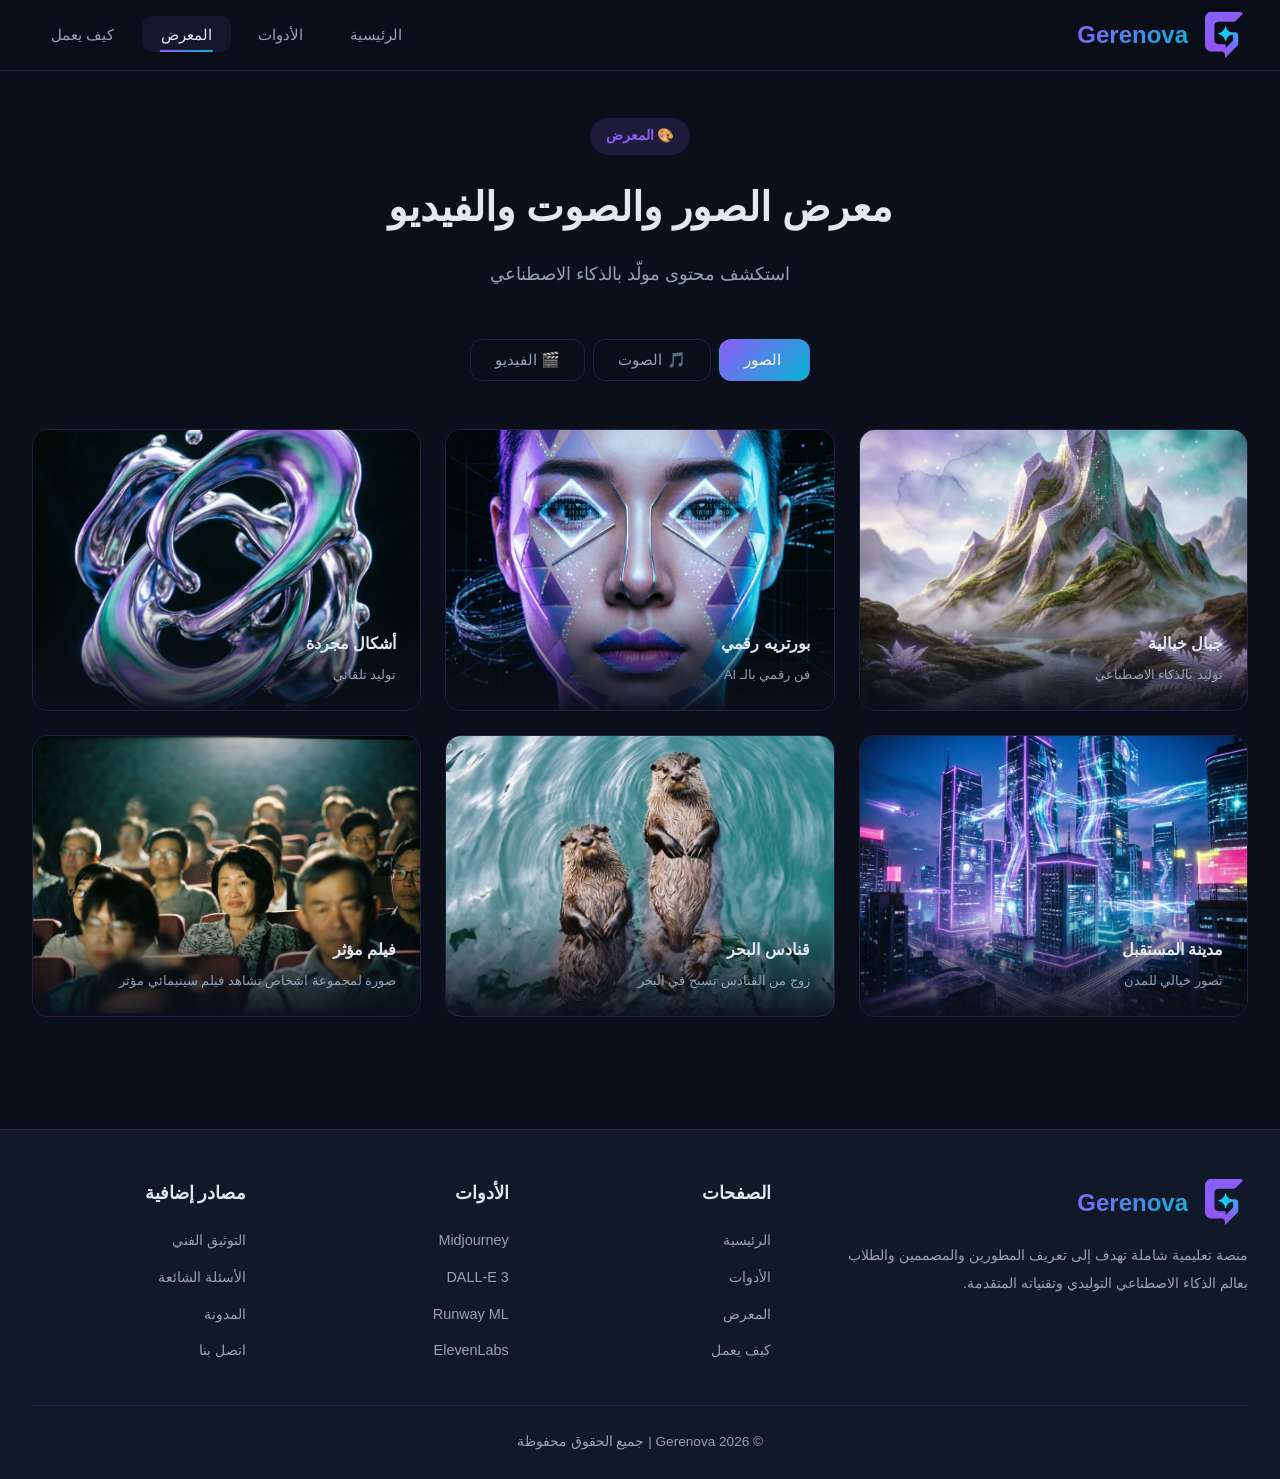
==== gallery.html @ 329600fb "final website" ====
<!DOCTYPE html>
<html lang="ar" dir="rtl">
  <head>
    <meta charset="UTF-8" />
    <meta name="viewport" content="width=device-width, initial-scale=1.0" />
    <title>Gerenova - الذكاء الاصطناعي التوليدي</title>

    <!--Favicon-->
    <link
      rel="icon"
      type="image/png"
      sizes="32x32"
      href="./assets/imgs/logo/favicon_io/favicon-32x32.png"
    />
    <link
      rel="icon"
      type="image/png"
      sizes="16x16"
      href="./assets/imgs/logo/favicon_io/favicon-16x16.png"
    />
    <link
      rel="shortcut icon"
      href="./assets/imgs/logo/favicon_io/favicon.ico"
    />
    <link
      rel="apple-touch-icon"
      sizes="180x180"
      href="./assets/imgs/logo/favicon_io/apple-touch-icon.png"
    />
    <link rel="stylesheet" href="./assets/css/site.css" />
    <!--Lottiefiles CDN-->
    <script src="https://cdnjs.cloudflare.com/ajax/libs/lottie-web/5.12.2/lottie.min.js"></script>
  </head>
  <body>
    <!-- Navigation -->
    <div id="nav-container"></div>

    <!-- Main Content -->
    <main class="main-content">
      <!-- ==================== MEDIA PAGE ==================== -->
      <section class="page-section" id="page-media">
        <div class="media-page">
          <div class="section-header">
            <span class="section-label">🎨 المعرض</span>
            <h2 class="section-title">معرض الصور والصوت والفيديو</h2>
            <p class="section-subtitle">استكشف محتوى مولّد بالذكاء الاصطناعي</p>
          </div>

          <div class="media-tabs">
            <button class="media-tab active" onclick="switchMediaTab('images')">
              ️ الصور
            </button>
            <button class="media-tab" onclick="switchMediaTab('audio')">
              🎵 الصوت
            </button>
            <button class="media-tab" onclick="switchMediaTab('video')">
              🎬 الفيديو
            </button>
          </div>

          <!-- Images Tab -->
          <div class="media-content active" id="tab-images">
            <div class="gallery-grid">
              <div class="gallery-item" onclick="openLightbox(this)">
                <img
                  src="assets/imgs/1f1b0e773-c46c-424c-80a5-f34aeee4bb7f.webp"
                  alt="AI Landscape"
                />
                <div class="gallery-overlay">
                  <h4>جبال خيالية</h4>
                  <p>توليد بالذكاء الاصطناعي</p>
                </div>
              </div>
              <div class="gallery-item" onclick="openLightbox(this)">
                <img
                  src="assets/imgs/14fb5c479-8f92-4149-8788-44402411abb7.webp"
                  alt="AI Portrait"
                />
                <div class="gallery-overlay">
                  <h4>بورتريه رقمي</h4>
                  <p>فن رقمي بالـ AI</p>
                </div>
              </div>
              <div class="gallery-item" onclick="openLightbox(this)">
                <img
                  src="assets/imgs/1b4833520-b2bd-4257-9776-32721cdc732b.webp"
                  alt="AI Abstract"
                />
                <div class="gallery-overlay">
                  <h4>أشكال مجردة</h4>
                  <p>توليد تلقائي</p>
                </div>
              </div>
              <div class="gallery-item" onclick="openLightbox(this)">
                <img
                  src="assets/imgs/1d375855a-54d0-4c74-bd0e-9a24647eb064.webp"
                  alt="AI Cityscape"
                />
                <div class="gallery-overlay">
                  <h4>مدينة المستقبل</h4>
                  <p>تصور خيالي للمدن</p>
                </div>
              </div>
              <div class="gallery-item" onclick="openLightbox(this)">
                <img src="assets/imgs/ai-img-1.webp" alt="AI Futuristic" />
                <div class="gallery-overlay">
                  <h4>قنادس البحر</h4>
                  <p>زوج من القنادس تسبح في البحر</p>
                </div>
              </div>
              <div class="gallery-item" onclick="openLightbox(this)">
                <img src="assets/imgs/ai-img-2.webp" alt="AI Neon City" />
                <div class="gallery-overlay">
                  <h4>فيلم مؤثر</h4>
                  <p>صورة لمجموعة اشخاص تشاهد فيلم سينيمائي مؤثر</p>
                </div>
              </div>
            </div>
          </div>

          <!-- Audio Tab -->
          <div class="media-content" id="tab-audio">
            <div class="audio-section">
              <div class="audio-card">
                <!-- <div class="audio-visualizer" id="visualizer1"></div> -->
                <h4 class="audio-title">لغات البرمجة</h4>
                <p class="audio-desc">
                  مقطع صوتي تعريفي عن البرمجة ولغات البرمجة مولد بالذكاء الصنعي
                </p>
                <audio style="width: 100%" controls>
                  <source
                    src="./assets/audio/11983f30-140e-44bb-9b03-c1e3314395db-full.wav"
                    type="audio/wav"
                  />
                </audio>
              </div>
              <div class="audio-card">
                <h4 class="audio-title">نظام تعلم الآلة GANS</h4>
                <p class="audio-desc">
                  مقطع صوتي يشرح عن نظام GANS المستخدم في توليد الصور والفيديو
                </p>
                <audio style="width: 100%" controls>
                  <source
                    src="./assets/audio/dd9ad8cf-34c6-4128-ab64-67ab2f31cc6d.mp3"
                    type="audio/mp3"
                  />
                </audio>
              </div>
              <div class="audio-card">
                <!-- <div class="audio-visualizer" id="visualizer1"></div> -->
                <h4 class="audio-title">أغنية Unbreakable</h4>
                <p class="audio-desc">
                  نموذج لأغنية تم تلحينها وغنائها بواسطة الذكاء الصنعي بعد
                  تزويده بالكلمات
                </p>
                <audio style="width: 100%" controls>
                  <source
                    src="./assets/audio/Unbreakable.mp3"
                    type="audio/wav"
                  />
                </audio>
              </div>
              <div class="audio-card">
                <!-- <div class="audio-visualizer" id="visualizer1"></div> -->
                <h4 class="audio-title">الشبكات الحاسوبية</h4>
                <p class="audio-desc">
                  مقطع صوتي يلخص تعليمي عن ماهية الشبكات الحاسوبية
                </p>
                <audio style="width: 100%" controls>
                  <source
                    src="./assets/audio/ai-audio-1.mpeg"
                    type="audio/mpeg"
                  />
                </audio>
              </div>
            </div>
          </div>

          <!-- Video Tab -->
          <div class="media-content" id="tab-video">
            <div class="video-section">
              <div class="video-card" id="videoCard1">
                <div class="custom-video-player" id="customVideoPlayer1">
                  <video
                    id="aiVideo1"
                    class="ai-process-video"
                    preload="metadata"
                    controls
                  >
                    <source
                      src="assets/video/ai-video-1.mp4"
                      type="video/mp4"
                    />
                    المتصفح الخاص بك لا يدعم تشغيل الفيديو.
                  </video>
                </div>
                <div class="video-info">
                  <h4 class="video-title">التطور التكنولوجي</h4>
                  <p class="video-desc">
                    يظهر المقطع مشهد تخيلي لما وصل له العالم من التطور التكنولجي
                  </p>
                  <div class="video-meta">
                    <span>⏱️ 0:06</span>
                    <span>🎨 مولّد بالـ AI</span>
                    <span>📺 1280p</span>
                  </div>
                </div>
              </div>
              <div class="video-card" id="videoCard2">
                <div class="custom-video-player" id="customVideoPlayer2">
                  <video
                    id="aiVideo2"
                    class="ai-process-video"
                    preload="metadata"
                    controls
                  >
                    <source
                      src="assets/video/ai-video-2.mp4"
                      type="video/mp4"
                    />
                    المتصفح الخاص بك لا يدعم تشغيل الفيديو.
                  </video>
                </div>
                <div class="video-info">
                  <h4 class="video-title">الحصان العربي</h4>
                  <p class="video-desc">
                    حصان عربي اصيل لونه اسود يقف على الشاطئ وقت الغروب وشعره
                    يطير بنسيم البحر
                  </p>
                  <div class="video-meta">
                    <span>️ 0:06</span>
                    <span>🎨 مولّد بالـ AI</span>
                    <span>📺 1080p</span>
                  </div>
                </div>
              </div>
              <div class="video-card" id="videoCard3">
                <div class="custom-video-player" id="customVideoPlayer3">
                  <video
                    id="aiVideo3"
                    class="ai-process-video"
                    preload="metadata"
                    controls
                  >
                    <source
                      src="assets/video/ai-video-3.mp4"
                      type="video/mp4"
                    />
                    المتصفح الخاص بك لا يدعم تشغيل الفيديو.
                  </video>
                </div>
                <div class="video-info">
                  <h4 class="video-title">حيوانات الغابة</h4>
                  <p class="video-desc">
                    يجلس الأسد منتصبًا، ويأتي إليه صديقاه الحمار الوحشي
                    والزرافة، وتتبعه الكاميرا على طريقة مدونات الفيديو، وتقف
                    الحيوانات معًا لالتقاط صورة جماعية، ويكون الأسد في منتصف
                    الصورة، وتنحني الزرافة، ثم يتخذون وضعية التصوير.
                  </p>
                  <div class="video-meta">
                    <span>️ 0:06</span>
                    <span>🎨 مولّد بالـ AI</span>
                    <span>📺 1080p</span>
                  </div>
                </div>
              </div>
              <div class="video-card" id="videoCard4">
                <div class="custom-video-player" id="customVideoPlayer4">
                  <video
                    id="aiVideo4"
                    class="ai-process-video"
                    preload="metadata"
                    controls
                  >
                    <source
                      src="assets/video/ai-video-4.mp4"
                      type="video/mp4"
                    />
                    المتصفح الخاص بك لا يدعم تشغيل الفيديو.
                  </video>
                </div>
                <div class="video-info">
                  <h4 class="video-title">البحث عن المجرم</h4>
                  <p class="video-desc">
                    يظهر الشرطي في حقل الذرة وهو يبحث عن المجرم
                  </p>
                  <div class="video-meta">
                    <span>⏱️ 0:06</span>
                    <span>🎨 مولّد بالـ AI</span>
                    <span> 1080p</span>
                  </div>
                </div>
              </div>
            </div>
          </div>
        </div>
      </section>
    </main>

    <!-- Footer -->
    <div id="footer-container"></div>

    <!-- Lightbox -->
    <div class="lightbox" id="lightbox" onclick="closeLightbox()">
      <button class="lightbox-close" onclick="closeLightbox()">✕</button>
      <img src="" alt="Lightbox Image" id="lightboxImg" />
    </div>
    <script src="assets/js/site.js"></script>
  </body>
</html>
---- assets/css/site.css ----
@import url("https://api.fontsource.org/arabic");

* {
  margin: 0;
  padding: 0;
  box-sizing: border-box;
}

:root {
  --bg-primary: #0b0f19;
  --bg-secondary: #111827;
  --bg-card: #1a2332;
  --bg-card-hover: #1f2b3d;
  --text-primary: #e2e8f0;
  --text-secondary: #94a3b8;
  --accent-purple: #8b5cf6;
  --accent-cyan: #06b6d4;
  --accent-gradient: linear-gradient(135deg, #8b5cf6, #06b6d4);
  --border-color: rgba(139, 92, 246, 0.2);
  --glow-purple: 0 0 30px rgba(139, 92, 246, 0.3);
  --glow-cyan: 0 0 30px rgba(6, 182, 212, 0.3);
}

body {
  font-family: "Segoe UI", Tahoma, Geneva, Verdana, sans-serif;
  background-color: var(--bg-primary);
  color: var(--text-primary);
  line-height: 1.8;
  overflow-x: hidden;
  direction: rtl;
}

/* Scrollbar */
::-webkit-scrollbar {
  width: 8px;
}
::-webkit-scrollbar-track {
  background: var(--bg-primary);
}
::-webkit-scrollbar-thumb {
  background: var(--accent-purple);
  border-radius: 4px;
}

/* Navigation */
.navbar {
  position: fixed;
  top: 0;
  right: 0;
  left: 0;
  z-index: 1000;
  background: rgba(11, 15, 25, 0.92);
  backdrop-filter: blur(20px);
  border-bottom: 1px solid var(--border-color);
  padding: 0 2rem;
  transition: all 0.3s ease;
}

.navbar.scrolled {
  padding: 0 2rem;
  box-shadow: 0 4px 30px rgba(0, 0, 0, 0.5);
}

.nav-container {
  max-width: 1400px;
  margin: 0 auto;
  display: flex;
  align-items: center;
  justify-content: space-between;
  height: 70px;
}

.logo {
  display: flex;
  align-items: center;
  gap: 12px;
  text-decoration: none;
  cursor: pointer;
}

.logo-icon {
  width: 48px;
  height: 48px;
  border-radius: 12px;
  object-fit: fill;
  /*border: 2px solid var(--accent-purple);*/
}

.logo-text {
  font-size: 1.5rem;
  font-weight: 800;
  background: var(--accent-gradient);
  -webkit-background-clip: text;
  -webkit-text-fill-color: transparent;
  background-clip: text;
}

.nav-links {
  display: flex;
  align-items: center;
  gap: 0.5rem;
  list-style: none;
}

.nav-link {
  padding: 0.6rem 1.2rem;
  border-radius: 10px;
  text-decoration: none;
  color: var(--text-secondary);
  font-size: 0.95rem;
  font-weight: 500;
  transition: all 0.3s ease;
  cursor: pointer;
  position: relative;
  overflow: hidden;
}

.nav-link::before {
  content: "";
  position: absolute;
  bottom: 0;
  right: 50%;
  transform: translateX(50%);
  width: 0;
  height: 2px;
  background: var(--accent-gradient);
  transition: width 0.3s ease;
}

.nav-link:hover,
.nav-link.active {
  color: var(--text-primary);
  background: rgba(139, 92, 246, 0.1);
}

.nav-link:hover::before,
.nav-link.active::before {
  width: 60%;
}

.mobile-toggle {
  display: none;
  flex-direction: column;
  gap: 5px;
  cursor: pointer;
  padding: 5px;
}

.mobile-toggle span {
  width: 28px;
  height: 3px;
  background: var(--text-primary);
  border-radius: 2px;
  transition: all 0.3s ease;
}

.mobile-toggle.open span:nth-child(1) {
  transform: rotate(45deg) translate(5px, 5px);
}
.mobile-toggle.open span:nth-child(2) {
  opacity: 0;
}
.mobile-toggle.open span:nth-child(3) {
  transform: rotate(-45deg) translate(6px, -6px);
}

/* Main Content */
.main-content {
  margin-top: 70px;
  min-height: calc(100vh - 70px);
}

.page-section {
  display: block;
  animation: fadeInPage 0.6s ease;
}

@keyframes fadeInPage {
  from {
    opacity: 0;
    transform: translateY(20px);
  }
  to {
    opacity: 1;
    transform: translateY(0);
  }
}

/* Hero Section */
.hero {
  min-height: 90vh;
  display: flex;
  align-items: center;
  justify-content: center;
  position: relative;
  overflow: hidden;
  padding: 2rem;
}

.hero-bg {
  position: absolute;
  top: 0;
  left: 0;
  right: 0;
  bottom: 0;
  background: radial-gradient(
      ellipse at 30% 50%,
      rgba(139, 92, 246, 0.15) 0%,
      transparent 60%
    ),
    radial-gradient(
      ellipse at 70% 50%,
      rgba(6, 182, 212, 0.1) 0%,
      transparent 60%
    );
  z-index: 0;
}

.hero-particles {
  position: absolute;
  top: 0;
  left: 0;
  right: 0;
  bottom: 0;
  z-index: 0;
  overflow: hidden;
}

.particle {
  position: absolute;
  width: 4px;
  height: 4px;
  border-radius: 50%;
  background: var(--accent-purple);
  opacity: 0.3;
  animation: floatParticle linear infinite;
}

@keyframes floatParticle {
  0% {
    transform: translateY(100vh) rotate(0deg);
    opacity: 0;
  }
  10% {
    opacity: 0.3;
  }
  90% {
    opacity: 0.3;
  }
  100% {
    transform: translateY(-100px) rotate(720deg);
    opacity: 0;
  }
}

.hero-content {
  position: relative;
  z-index: 1;
  display: grid;
  grid-template-columns: 1fr 1fr;
  gap: 4rem;
  max-width: 1400px;
  width: 100%;
  align-items: center;
}

.hero-text {
  text-align: right;
}

.hero-badge {
  display: inline-flex;
  align-items: center;
  gap: 8px;
  padding: 0.5rem 1.2rem;
  border-radius: 50px;
  background: rgba(139, 92, 246, 0.15);
  border: 1px solid rgba(139, 92, 246, 0.3);
  font-size: 0.85rem;
  color: var(--accent-purple);
  margin-bottom: 1.5rem;
  animation: pulse 2s ease infinite;
}

@keyframes pulse {
  0%,
  100% {
    box-shadow: 0 0 0 0 rgba(139, 92, 246, 0.3);
  }
  50% {
    box-shadow: 0 0 0 10px rgba(139, 92, 246, 0);
  }
}

.hero-title {
  font-size: 3.5rem;
  font-weight: 900;
  line-height: 1.2;
  margin-bottom: 1.5rem;
}

.hero-title .gradient-text {
  background: var(--accent-gradient);
  -webkit-background-clip: text;
  -webkit-text-fill-color: transparent;
  background-clip: text;
}

.hero-description {
  font-size: 1.15rem;
  color: var(--text-primary);
  margin-bottom: 2rem;
  max-width: 550px;
  line-height: 2;
}

.hero-buttons {
  display: flex;
  gap: 1rem;
  flex-wrap: wrap;
}

.btn-primary {
  padding: 0.8rem 2rem;
  border-radius: 12px;
  background: var(--accent-gradient);
  color: white;
  border: none;
  font-size: 1rem;
  font-weight: 600;
  cursor: pointer;
  transition: all 0.3s ease;
  text-decoration: none;
  display: inline-flex;
  align-items: center;
  gap: 8px;
}

.btn-primary:hover {
  transform: translateY(-3px);
  box-shadow: var(--glow-purple);
}

.btn-secondary {
  padding: 0.8rem 2rem;
  border-radius: 12px;
  background: transparent;
  color: var(--text-primary);
  border: 2px solid var(--border-color);
  font-size: 1rem;
  font-weight: 600;
  cursor: pointer;
  transition: all 0.3s ease;
  text-decoration: none;
  display: inline-flex;
  align-items: center;
  gap: 8px;
}

.btn-secondary:hover {
  border-color: var(--accent-cyan);
  background: rgba(6, 182, 212, 0.1);
  transform: translateY(-3px);
}

.hero-image {
  position: relative;
  display: flex;
  justify-content: center;
  align-items: center;
}

.hero-image img {
  width: 100%;
  max-width: 550px;
  border-radius: 20px;
  border: 2px solid var(--border-color);
  box-shadow: var(--glow-purple);
  animation: heroFloat 6s ease-in-out infinite;
}

@keyframes heroFloat {
  0%,
  100% {
    transform: translateY(0px);
  }
  50% {
    transform: translateY(-15px);
  }
}

/* Stats Section */
.stats-section {
  padding: 3rem 2rem;
  max-width: 1400px;
  margin: 0 auto;
}

.stats-grid {
  display: grid;
  grid-template-columns: repeat(4, 1fr);
  gap: 1.5rem;
}

.stat-card {
  background: var(--bg-card);
  border: 1px solid var(--border-color);
  border-radius: 16px;
  padding: 2rem;
  text-align: center;
  transition: all 0.3s ease;
}

.stat-card:hover {
  transform: translateY(-5px);
  border-color: var(--accent-purple);
  box-shadow: var(--glow-purple);
}

.stat-number {
  font-size: 2.5rem;
  font-weight: 900;
  background: var(--accent-gradient);
  -webkit-background-clip: text;
  -webkit-text-fill-color: transparent;
  background-clip: text;
}

.stat-label {
  color: var(--text-secondary);
  font-size: 0.95rem;
  margin-top: 0.5rem;
}

/* Features Section */
.features-section {
  padding: 4rem 2rem;
  max-width: 1400px;
  margin: 0 auto;
}

.section-header {
  text-align: center;
  margin-bottom: 3rem;
}

.section-title {
  font-size: 2.5rem;
  font-weight: 800;
  margin-bottom: 1rem;
}

.section-subtitle {
  color: var(--text-secondary);
  font-size: 1.1rem;
  max-width: 600px;
  margin: 0 auto;
}

.features-grid {
  display: grid;
  grid-template-columns: repeat(3, 1fr);
  gap: 2rem;
}

.feature-card {
  background: var(--bg-card);
  border: 1px solid var(--border-color);
  border-radius: 16px;
  padding: 2rem;
  transition: all 0.3s ease;
  position: relative;
  overflow: hidden;
}

.feature-card::before {
  content: "";
  position: absolute;
  top: 0;
  right: 0;
  left: 0;
  height: 3px;
  background: var(--accent-gradient);
  opacity: 0;
  transition: opacity 0.3s ease;
}

.feature-card:hover {
  transform: translateY(-8px);
  border-color: var(--accent-purple);
  box-shadow: var(--glow-purple);
}

.feature-card:hover::before {
  opacity: 1;
}

.feature-icon {
  width: 60px;
  height: 60px;
  border-radius: 14px;
  background: rgba(139, 92, 246, 0.15);
  display: flex;
  align-items: center;
  justify-content: center;
  font-size: 1.5rem;
  margin-bottom: 1.5rem;
}

.feature-title {
  font-size: 1.25rem;
  font-weight: 700;
  margin-bottom: 0.75rem;
}

.feature-desc {
  color: var(--text-secondary);
  font-size: 0.95rem;
  line-height: 1.9;
}

/* Tools Page */
.tools-page {
  padding: 3rem 2rem;
  max-width: 1400px;
  margin: 0 auto;
}

.tools-grid {
  display: grid;
  grid-template-columns: repeat(2, 1fr);
  gap: 2rem;
  margin-top: 2rem;
}

.tool-card {
  background: var(--bg-card);
  border: 1px solid var(--border-color);
  border-radius: 20px;
  overflow: hidden;
  transition: all 0.4s ease;
}

.tool-card:hover {
  transform: translateY(-8px);
  box-shadow: var(--glow-purple);
  border-color: var(--accent-purple);
}

.tool-header {
  padding: 2rem 2rem 1.5rem;
  border-bottom: 1px solid var(--border-color);
  display: flex;
  align-items: center;
  gap: 1rem;
}

.tool-logo {
  width: 60px;
  height: 60px;
  border-radius: 14px;
  display: flex;
  align-items: center;
  justify-content: center;
  font-size: 1.5rem;
  font-weight: 900;
  color: white;
}

.tool-logo.mj {
  background: linear-gradient(135deg, #1a1a2e, #8b5cf6);
}
.tool-logo.dalle {
  background: linear-gradient(135deg, #00c6ff, #0072ff);
}
.tool-logo.runway {
  background: linear-gradient(135deg, #f7971e, #ffd200);
}
.tool-logo.eleven {
  background: linear-gradient(135deg, #06b6d4, #8b5cf6);
}

.tool-info h3 {
  font-size: 1.4rem;
  font-weight: 700;
}

.tool-info p {
  color: var(--text-secondary);
  font-size: 0.85rem;
}

.tool-body {
  padding: 1.5rem 2rem;
}

.tool-description {
  color: var(--text-secondary);
  margin-bottom: 1.5rem;
  line-height: 1.9;
}

.tool-pros-cons {
  display: grid;
  grid-template-columns: 1fr 1fr;
  gap: 1.5rem;
}

.pros-list,
.cons-list {
  list-style: none;
}

.pros-list li,
.cons-list li {
  padding: 0.5rem 0;
  font-size: 0.9rem;
  display: flex;
  align-items: center;
  gap: 8px;
}

.pros-list li::before {
  content: "✓";
  color: #10b981;
  font-weight: 700;
  min-width: 20px;
}

.cons-list li::before {
  content: "✗";
  color: #ef4444;
  font-weight: 700;
  min-width: 20px;
}

.pros-title,
.cons-title {
  font-weight: 700;
  font-size: 1rem;
  margin-bottom: 0.5rem;
  padding-bottom: 0.5rem;
  border-bottom: 1px solid var(--border-color);
}

.pros-title {
  color: #10b981;
}
.cons-title {
  color: #ef4444;
}

.tool-rating {
  display: flex;
  align-items: center;
  gap: 0.5rem;
  margin-top: 1.5rem;
  padding-top: 1.5rem;
  border-top: 1px solid var(--border-color);
}

.stars {
  color: #fbbf24;
  font-size: 1.2rem;
}

.rating-text {
  color: var(--text-secondary);
  font-size: 0.9rem;
}

/* Media Page */
.media-page {
  padding: 3rem 2rem;
  max-width: 1400px;
  margin: 0 auto;
}

.media-tabs {
  display: flex;
  gap: 0.5rem;
  justify-content: center;
  margin-bottom: 3rem;
  flex-wrap: wrap;
}

.media-tab {
  padding: 0.7rem 1.5rem;
  border-radius: 12px;
  border: 1px solid var(--border-color);
  background: transparent;
  color: var(--text-secondary);
  cursor: pointer;
  font-size: 0.95rem;
  font-weight: 500;
  transition: all 0.3s ease;
}

.media-tab.active,
.media-tab:hover {
  background: var(--accent-gradient);
  color: white;
  border-color: transparent;
}

.media-content {
  display: none;
}

.media-content.active {
  display: block;
  animation: fadeInPage 0.5s ease;
}

.gallery-grid {
  display: grid;
  grid-template-columns: repeat(3, 1fr);
  gap: 1.5rem;
}

.gallery-item {
  border-radius: 16px;
  overflow: hidden;
  border: 1px solid var(--border-color);
  transition: all 0.3s ease;
  position: relative;
  cursor: pointer;
}

.gallery-item:hover {
  transform: scale(1.03);
  box-shadow: var(--glow-purple);
}

.gallery-item img {
  width: 100%;
  height: 280px;
  object-fit: cover;
  display: block;
}

.gallery-overlay {
  position: absolute;
  bottom: 0;
  left: 0;
  right: 0;
  padding: 1.5rem;
  background: linear-gradient(transparent, rgba(11, 15, 25, 0.95));
}

.gallery-overlay h4 {
  font-size: 1rem;
  margin-bottom: 0.3rem;
}

.gallery-overlay p {
  color: var(--text-secondary);
  font-size: 0.8rem;
}

/* Audio Section */
.audio-section {
  display: flex;
  flex-wrap: wrap;
  /* grid-template-columns: repeat(2, 1fr); */
  gap: 2rem;
  width: 100%;
}

.audio-card {
  background: var(--bg-card);
  border: 1px solid var(--border-color);
  border-radius: 16px;
  padding: 2rem;
  transition: all 0.3s ease;
  width: 48%;
}

.audio-card:hover {
  border-color: var(--accent-cyan);
  box-shadow: var(--glow-cyan);
}

.audio-visualizer {
  height: 80px;
  display: flex;
  align-items: center;
  justify-content: center;
  gap: 3px;
  margin-bottom: 1.5rem;
}

.audio-bar {
  width: 4px;
  background: var(--accent-gradient);
  border-radius: 2px;
  transition: height 0.1s ease;
  height: 10px;
}

.audio-bar.active {
  animation: audioBarAnim 0.5s ease infinite alternate;
}

@keyframes audioBarAnim {
  0% {
    height: 10px;
  }
  100% {
    height: var(--bar-height, 60px);
  }
}

.audio-title {
  font-size: 1.1rem;
  font-weight: 700;
  margin-bottom: 0.5rem;
}

.audio-desc {
  color: var(--text-secondary);
  font-size: 0.85rem;
  margin-bottom: 1rem;
}

.audio-controls {
  display: flex;
  align-items: center;
  gap: 1rem;
}

.play-btn {
  width: 45px;
  height: 45px;
  border-radius: 50%;
  background: var(--accent-gradient);
  border: none;
  color: white;
  font-size: 1.2rem;
  cursor: pointer;
  display: flex;
  align-items: center;
  justify-content: center;
  transition: all 0.3s ease;
}

.play-btn:hover {
  transform: scale(1.1);
  box-shadow: var(--glow-purple);
}

.audio-progress {
  flex: 1;
  height: 6px;
  background: rgba(255, 255, 255, 0.1);
  border-radius: 3px;
  overflow: hidden;
  cursor: pointer;
}

.audio-progress-fill {
  height: 100%;
  background: var(--accent-gradient);
  border-radius: 3px;
  width: 0%;
  transition: width 0.1s linear;
}

.audio-time {
  color: var(--text-secondary);
  font-size: 0.8rem;
  min-width: 40px;
  text-align: center;
}

/* Video Section */
.video-section {
  display: grid;
  grid-template-columns: repeat(2, 1fr);
  gap: 2rem;
}

.video-card {
  background: var(--bg-card);
  border: 1px solid var(--border-color);
  border-radius: 16px;
  overflow: hidden;
  transition: all 0.3s ease;
}

.video-card:hover {
  border-color: var(--accent-purple);
  box-shadow: var(--glow-purple);
}

.video-player {
  width: 100%;
  height: 250px;
  background: var(--bg-secondary);
  position: relative;
  overflow: hidden;
  cursor: pointer;
}

.video-animation {
  width: 100%;
  height: 100%;
  display: flex;
  align-items: center;
  justify-content: center;
}

.video-canvas {
  width: 100%;
  height: 100%;
}

.play-overlay {
  position: absolute;
  top: 50%;
  left: 50%;
  transform: translate(-50%, -50%);
  width: 70px;
  height: 70px;
  border-radius: 50%;
  background: rgba(139, 92, 246, 0.8);
  display: flex;
  align-items: center;
  justify-content: center;
  font-size: 1.8rem;
  color: white;
  transition: all 0.3s ease;
  z-index: 2;
}

.video-card:hover .play-overlay {
  transform: translate(-50%, -50%) scale(1.1);
  background: rgba(139, 92, 246, 1);
}

.video-card.playing .play-overlay {
  opacity: 0;
}

.video-info {
  padding: 1.5rem;
}

.video-title {
  font-size: 1.1rem;
  font-weight: 700;
  margin-bottom: 0.5rem;
}

.video-desc {
  color: var(--text-secondary);
  font-size: 0.85rem;
  margin-bottom: 1rem;
}

.video-meta {
  display: flex;
  gap: 1rem;
  color: var(--text-secondary);
  font-size: 0.8rem;
}

.video-meta span {
  display: flex;
  align-items: center;
  gap: 5px;
}

/* How It Works Page */
.how-it-works-page {
  padding: 3rem 2rem;
  max-width: 1400px;
  margin: 0 auto;
}

.diagram-section {
  margin-bottom: 4rem;
}

.diagram-container {
  background: var(--bg-card);
  border: 1px solid var(--border-color);
  border-radius: 20px;
  padding: 3rem;
  margin-top: 2rem;
}

.diagram-title {
  font-size: 1.5rem;
  font-weight: 700;
  margin-bottom: 1rem;
  text-align: center;
}

.diagram-description {
  color: var(--text-secondary);
  text-align: center;
  margin-bottom: 2rem;
  max-width: 700px;
  margin-left: auto;
  margin-right: auto;
}

/* GAN Diagram */
.gan-diagram {
  display: grid;
  grid-template-columns: 1fr auto 1fr;
  gap: 2rem;
  align-items: center;
  direction: ltr;
}

.gan-component {
  background: var(--bg-secondary);
  border: 1px solid var(--border-color);
  border-radius: 16px;
  padding: 2rem;
  text-align: center;
}

.gan-component.generator {
  border-color: var(--accent-purple);
}

.gan-component.discriminator {
  border-color: var(--accent-cyan);
}

.gan-icon {
  width: 80px;
  height: 80px;
  border-radius: 50%;
  margin: 0 auto 1rem;
  display: flex;
  align-items: center;
  justify-content: center;
  font-size: 2rem;
}

.gan-icon.gen-icon {
  background: rgba(139, 92, 246, 0.2);
  color: var(--accent-purple);
}

.gan-icon.dis-icon {
  background: rgba(6, 182, 212, 0.2);
  color: var(--accent-cyan);
}

.gan-component h4 {
  font-size: 1.2rem;
  margin-bottom: 0.5rem;
}

.gan-component p {
  color: var(--text-secondary);
  font-size: 0.9rem;
}

.gan-arrows {
  display: flex;
  flex-direction: column;
  align-items: center;
  gap: 1rem;
}

.gan-arrow {
  display: flex;
  align-items: center;
  gap: 0.5rem;
  font-size: 0.85rem;
  color: var(--text-secondary);
}

.gan-arrow .arrow-line {
  width: 60px;
  height: 2px;
  background: var(--accent-gradient);
  position: relative;
}

.gan-arrow .arrow-line::after {
  content: "";
  position: absolute;
  right: -5px;
  top: -4px;
  border: 5px solid transparent;
  border-left: 8px solid var(--accent-purple);
}

.gan-flow {
  margin-top: 2rem;
  padding: 1.5rem;
  background: var(--bg-secondary);
  border-radius: 12px;
  border: 1px solid var(--border-color);
}

.gan-flow-title {
  font-weight: 700;
  margin-bottom: 1rem;
  color: var(--accent-purple);
}

.gan-steps {
  display: flex;
  gap: 1rem;
  align-items: center;
  flex-wrap: wrap;
  justify-content: center;
}

.gan-step {
  background: var(--bg-card);
  border: 1px solid var(--border-color);
  border-radius: 10px;
  padding: 1rem 1.5rem;
  text-align: center;
  min-width: 120px;
}

.gan-step-num {
  width: 30px;
  height: 30px;
  border-radius: 50%;
  background: var(--accent-gradient);
  color: white;
  display: flex;
  align-items: center;
  justify-content: center;
  margin: 0 auto 0.5rem;
  font-size: 0.85rem;
  font-weight: 700;
}

.gan-step span {
  font-size: 0.85rem;
  color: var(--text-secondary);
}

.step-arrow {
  color: var(--accent-purple);
  font-size: 1.5rem;
}

/* Diffusion Diagram */
.diffusion-diagram {
  position: relative;
}

.diffusion-flow {
  display: grid;
  grid-template-columns: 1fr auto 1fr;
  gap: 2rem;
  align-items: center;
  direction: ltr;
}

.diffusion-box {
  background: var(--bg-secondary);
  border: 1px solid var(--border-color);
  border-radius: 16px;
  padding: 2rem;
  text-align: center;
}

.diffusion-box.forward {
  border-color: #ef4444;
}

.diffusion-box.reverse {
  border-color: #10b981;
}

.diffusion-icon {
  width: 100px;
  height: 100px;
  border-radius: 16px;
  margin: 0 auto 1rem;
  display: flex;
  align-items: center;
  justify-content: center;
  font-size: 2.5rem;
  background: rgba(239, 68, 68, 0.1);
}

.diffusion-box.reverse .diffusion-icon {
  background: rgba(16, 185, 129, 0.1);
}

.diffusion-box h4 {
  font-size: 1.2rem;
  margin-bottom: 0.5rem;
}

.diffusion-box p {
  color: var(--text-secondary);
  font-size: 0.9rem;
}

.diffusion-center {
  display: flex;
  flex-direction: column;
  align-items: center;
  gap: 1rem;
}

.noise-visual {
  width: 80px;
  height: 80px;
  border-radius: 50%;
  background: radial-gradient(circle, rgba(255, 255, 255, 0.3), transparent);
  border: 2px dashed var(--text-secondary);
  display: flex;
  align-items: center;
  justify-content: center;
  font-size: 1.5rem;
}

.diffusion-steps-container {
  margin-top: 2rem;
}

.diffusion-step-bar {
  display: flex;
  align-items: center;
  gap: 1rem;
  margin-bottom: 1.5rem;
}

.step-indicator {
  width: 40px;
  height: 40px;
  border-radius: 10px;
  display: flex;
  align-items: center;
  justify-content: center;
  font-weight: 700;
  font-size: 1rem;
  flex-shrink: 0;
}

.step-indicator.noise {
  background: rgba(239, 68, 68, 0.2);
  color: #ef4444;
}

.step-indicator.clean {
  background: rgba(16, 185, 129, 0.2);
  color: #10b981;
}

.step-bar-line {
  flex: 1;
  height: 8px;
  background: var(--bg-secondary);
  border-radius: 4px;
  overflow: hidden;
}

.step-bar-fill {
  height: 100%;
  border-radius: 4px;
  transition: width 1s ease;
}

.step-bar-fill.noise-fill {
  background: linear-gradient(90deg, #ef4444, #f59e0b);
}

.step-bar-fill.clean-fill {
  background: linear-gradient(90deg, #10b981, #06b6d4);
}

.step-label {
  min-width: 80px;
  font-size: 0.85rem;
  color: var(--text-secondary);
}

/* Footer */
.footer {
  background: var(--bg-secondary);
  border-top: 1px solid var(--border-color);
  padding: 3rem 2rem 1.5rem;
  margin-top: 4rem;
}

.footer-content {
  max-width: 1400px;
  margin: 0 auto;
  display: grid;
  grid-template-columns: 2fr 1fr 1fr 1fr;
  gap: 3rem;
}

.footer-brand .logo {
  margin-bottom: 1rem;
}

.footer-brand p {
  color: var(--text-secondary);
  font-size: 0.9rem;
  line-height: 1.9;
}

.footer-col h4 {
  font-size: 1.1rem;
  margin-bottom: 1rem;
  color: var(--text-primary);
}

.footer-col ul {
  list-style: none;
}

.footer-col ul li {
  margin-bottom: 0.5rem;
}

.footer-col ul li a {
  color: var(--text-secondary);
  text-decoration: none;
  font-size: 0.9rem;
  transition: color 0.3s ease;
  cursor: pointer;
}

.footer-col ul li a:hover {
  color: var(--accent-purple);
}

.footer-bottom {
  max-width: 1400px;
  margin: 2rem auto 0;
  padding-top: 1.5rem;
  border-top: 1px solid var(--border-color);
  text-align: center;
  color: var(--text-secondary);
  font-size: 0.85rem;
}

/* Enhanced image */
/* Before / After Section */
.before-after-section {
  padding: 5rem 2rem;
  max-width: 1400px;
  margin: 0 auto;
}

.before-after-container {
  display: grid;
  grid-template-columns: 1.1fr 0.9fr;
  gap: 4rem;
  align-items: center;
}

.before-after-slider {
  position: relative;
  width: 100%;
  height: 640px;
  border-radius: 24px;
  overflow: hidden;
  border: 1px solid var(--border-color);
  background: var(--bg-card);
  box-shadow: var(--glow-purple);
  direction: ltr;
}

.comparison-image {
  position: absolute;
  inset: 0;
  width: 100%;
  height: 100%;
}

.comparison-image img {
  width: 100%;
  height: 100%;
  object-fit: cover;
  display: block;
}

/* الصورة الأساسية: قبل */
.comparison-before {
  z-index: 1;
}

/* الصورة التي تظهر حسب السلايدر: بعد */
.comparison-after {
  z-index: 2;
  clip-path: inset(0 50% 0 0);
}

.comparison-divider {
  position: absolute;
  top: 0;
  bottom: 0;
  left: 50%;
  width: 3px;
  background: rgba(255, 255, 255, 0.95);
  z-index: 4;
  transform: translateX(-50%);
  pointer-events: none;
  box-shadow: 0 0 18px rgba(255, 255, 255, 0.45);
}

.comparison-handle {
  position: absolute;
  top: 50%;
  left: 50%;
  width: 54px;
  height: 54px;
  border-radius: 50%;
  transform: translate(-50%, -50%);
  background: var(--accent-gradient);
  border: 3px solid white;
  display: flex;
  align-items: center;
  justify-content: center;
  color: white;
  font-size: 1.25rem;
  font-weight: 800;
  box-shadow: var(--glow-purple);
}

.comparison-range {
  position: absolute;
  inset: 0;
  z-index: 6;
  width: 100%;
  height: 100%;
  opacity: 0;
  cursor: ew-resize;
}

.comparison-label {
  position: absolute;
  top: 1rem;
  z-index: 5;
  padding: 0.35rem 0.9rem;
  border-radius: 999px;
  font-size: 0.85rem;
  font-weight: 700;
  color: white;
  background: rgba(11, 15, 25, 0.72);
  border: 1px solid rgba(255, 255, 255, 0.16);
  backdrop-filter: blur(12px);
}

.before-label {
  left: 1rem;
}

.after-label {
  right: 1rem;
}

.before-after-content {
  text-align: right;
}

.before-after-title {
  font-size: 2.4rem;
  font-weight: 900;
  line-height: 1.35;
  margin-bottom: 1.25rem;
}

.before-after-description {
  color: var(--text-secondary);
  font-size: 1.05rem;
  line-height: 2;
  margin-bottom: 2rem;
}

.edit-points {
  display: grid;
  gap: 1rem;
  margin-bottom: 2rem;
}

.edit-point {
  display: flex;
  align-items: flex-start;
  gap: 1rem;
  padding: 1rem;
  border-radius: 16px;
  background: rgba(139, 92, 246, 0.08);
  border: 1px solid var(--border-color);
  transition: all 0.3s ease;
}

.edit-point:hover {
  transform: translateY(-4px);
  background: rgba(139, 92, 246, 0.13);
  box-shadow: var(--glow-purple);
}

.edit-point-icon {
  width: 44px;
  height: 44px;
  border-radius: 12px;
  background: rgba(139, 92, 246, 0.18);
  display: flex;
  align-items: center;
  justify-content: center;
  flex-shrink: 0;
  font-size: 1.25rem;
}

.edit-point h4 {
  font-size: 1rem;
  font-weight: 800;
  margin-bottom: 0.25rem;
}

.edit-point p {
  color: var(--text-secondary);
  font-size: 0.9rem;
  line-height: 1.8;
}

/* video player */
/* AI Image Generation Video Section */
.ai-video-section {
  padding: 5rem 2rem;
  max-width: 1400px;
  margin: 0 auto;
}

.ai-video-container {
  display: grid;
  grid-template-columns: 0.95fr 1.05fr;
  gap: 4rem;
  align-items: center;
}

.ai-video-content {
  text-align: right;
}

.ai-video-title {
  font-size: 2.4rem;
  font-weight: 900;
  line-height: 1.35;
  margin-bottom: 1.25rem;
}

.ai-video-description {
  color: var(--text-secondary);
  font-size: 1.05rem;
  line-height: 2;
  margin-bottom: 2rem;
}

.ai-video-steps {
  display: grid;
  gap: 1rem;
}

.ai-video-step {
  display: flex;
  gap: 1rem;
  padding: 1rem;
  border-radius: 16px;
  background: rgba(6, 182, 212, 0.08);
  border: 1px solid rgba(6, 182, 212, 0.18);
  transition: all 0.3s ease;
}

.ai-video-step:hover {
  transform: translateY(-4px);
  border-color: var(--accent-cyan);
  box-shadow: var(--glow-cyan);
}

.ai-video-step > span {
  width: 46px;
  height: 46px;
  border-radius: 14px;
  flex-shrink: 0;
  background: rgba(6, 182, 212, 0.15);
  color: var(--accent-cyan);
  display: flex;
  align-items: center;
  justify-content: center;
  font-weight: 900;
  font-size: 0.95rem;
}

.ai-video-step h4 {
  font-size: 1rem;
  font-weight: 800;
  margin-bottom: 0.25rem;
}

.ai-video-step p {
  color: var(--text-secondary);
  font-size: 0.9rem;
  line-height: 1.8;
}

.ai-video-player-card {
  background: linear-gradient(
    180deg,
    rgba(139, 92, 246, 0.12),
    rgba(6, 182, 212, 0.06)
  );
  border: 1px solid var(--border-color);
  border-radius: 24px;
  padding: 1rem;
  box-shadow: var(--glow-purple);
}

.custom-video-player {
  position: relative;
  width: 100%;
  aspect-ratio: 16 / 9;
  border-radius: 18px;
  overflow: hidden;
  background: var(--bg-secondary);
  border: 1px solid var(--border-color);
}

.ai-process-video {
  width: 100%;
  height: 100%;
  display: block;
  object-fit: cover;
  background: #000;
}

.video-main-play {
  position: absolute;
  top: 50%;
  left: 50%;
  width: 78px;
  height: 78px;
  border-radius: 50%;
  transform: translate(-50%, -50%);
  border: 2px solid rgba(255, 255, 255, 0.75);
  background: var(--accent-gradient);
  color: #fff;
  font-size: 1.9rem;
  cursor: pointer;
  z-index: 3;
  display: flex;
  align-items: center;
  justify-content: center;
  padding-right: 0;
  box-shadow: var(--glow-purple);
  transition: all 0.3s ease;
}

.video-main-play:hover {
  transform: translate(-50%, -50%) scale(1.08);
}

.video-main-play.hidden {
  opacity: 0;
  pointer-events: none;
}

.video-controls {
  position: absolute;
  right: 1rem;
  left: 1rem;
  bottom: 1rem;
  z-index: 4;
  display: flex;
  align-items: center;
  gap: 0.65rem;
  padding: 0.7rem;
  border-radius: 16px;
  background: rgba(11, 15, 25, 0.78);
  border: 1px solid rgba(255, 255, 255, 0.12);
  backdrop-filter: blur(16px);
  opacity: 1;
  transition: opacity 0.3s ease, transform 0.3s ease;
  direction: ltr;
}

.custom-video-player.playing:not(:hover) .video-controls {
  opacity: 0;
  transform: translateY(12px);
}

.video-control-btn {
  width: 38px;
  height: 38px;
  border-radius: 12px;
  border: 1px solid var(--border-color);
  background: rgba(139, 92, 246, 0.14);
  color: var(--text-primary);
  display: flex;
  align-items: center;
  justify-content: center;
  cursor: pointer;
  transition: background 0.3s ease, transform 0.3s ease;
  flex-shrink: 0;
}

.video-control-btn:hover {
  background: rgba(139, 92, 246, 0.28);
  transform: translateY(-2px);
}

.video-progress-range {
  flex: 1;
  height: 6px;
  appearance: none;
  border-radius: 999px;
  background: rgba(255, 255, 255, 0.16);
  cursor: pointer;
  overflow: hidden;
}

.video-progress-range::-webkit-slider-thumb {
  appearance: none;
  width: 14px;
  height: 14px;
  border-radius: 50%;
  background: white;
  border: 3px solid var(--accent-purple);
  box-shadow: -500px 0 0 493px var(--accent-purple);
}

.video-progress-range::-moz-range-thumb {
  width: 14px;
  height: 14px;
  border-radius: 50%;
  background: white;
  border: 3px solid var(--accent-purple);
}

.video-progress-range::-moz-range-progress {
  background: var(--accent-purple);
  height: 6px;
  border-radius: 999px;
}

.video-time {
  min-width: 44px;
  color: var(--text-secondary);
  font-size: 0.8rem;
  text-align: center;
}

.ai-video-caption {
  display: flex;
  align-items: flex-start;
  gap: 0.75rem;
  padding: 1rem 0.25rem 0.25rem;
  color: var(--text-secondary);
  font-size: 0.9rem;
  line-height: 1.8;
}

.ai-video-caption span {
  flex-shrink: 0;
}

/* Responsive */
@media (max-width: 1024px) {
  .hero-content {
    grid-template-columns: 1fr;
    text-align: center;
  }

  .hero-text {
    text-align: center;
  }

  .hero-description {
    margin: 0 auto 2rem;
  }

  .hero-buttons {
    justify-content: center;
  }

  .hero-image {
    order: -1;
  }

  .hero-image img {
    max-width: 400px;
  }

  .features-grid {
    grid-template-columns: repeat(2, 1fr);
  }

  .stats-grid {
    grid-template-columns: repeat(2, 1fr);
  }

  .footer-content {
    grid-template-columns: 1fr 1fr;
  }

  /* enhanced image */
  /* Before / After Section */
  .before-after-section {
    padding: 5rem 2rem;
    max-width: 1400px;
    margin: 0 auto;
  }

  .before-after-container {
    display: grid;
    grid-template-columns: 1.1fr 0.9fr;
    gap: 4rem;
    align-items: center;
  }

  .before-after-slider {
    position: relative;
    width: 100%;
    height: 520px;
    border-radius: 24px;
    overflow: hidden;
    border: 1px solid var(--border-color);
    background: var(--bg-card);
    box-shadow: var(--glow-purple);
    direction: ltr;
  }

  .comparison-image {
    position: absolute;
    inset: 0;
    width: 100%;
    height: 100%;
  }

  .comparison-image img {
    width: 100%;
    height: 100%;
    object-fit: cover;
    display: block;
  }

  /* الصورة الأساسية: قبل */
  .comparison-before {
    z-index: 1;
  }

  /* الصورة التي تظهر حسب السلايدر: بعد */
  .comparison-after {
    z-index: 2;
    clip-path: inset(0 50% 0 0);
  }

  .comparison-divider {
    position: absolute;
    top: 0;
    bottom: 0;
    left: 50%;
    width: 3px;
    background: rgba(255, 255, 255, 0.95);
    z-index: 4;
    transform: translateX(-50%);
    pointer-events: none;
    box-shadow: 0 0 18px rgba(255, 255, 255, 0.45);
  }

  .comparison-handle {
    position: absolute;
    top: 50%;
    left: 50%;
    width: 54px;
    height: 54px;
    border-radius: 50%;
    transform: translate(-50%, -50%);
    background: var(--accent-gradient);
    border: 3px solid white;
    display: flex;
    align-items: center;
    justify-content: center;
    color: white;
    font-size: 1.25rem;
    font-weight: 800;
    box-shadow: var(--glow-purple);
  }

  .comparison-range {
    position: absolute;
    inset: 0;
    z-index: 6;
    width: 100%;
    height: 100%;
    opacity: 0;
    cursor: ew-resize;
  }

  .comparison-label {
    position: absolute;
    top: 1rem;
    z-index: 5;
    padding: 0.35rem 0.9rem;
    border-radius: 999px;
    font-size: 0.85rem;
    font-weight: 700;
    color: white;
    background: rgba(11, 15, 25, 0.72);
    border: 1px solid rgba(255, 255, 255, 0.16);
    backdrop-filter: blur(12px);
  }

  .before-label {
    left: 1rem;
  }

  .after-label {
    right: 1rem;
  }

  .before-after-content {
    text-align: right;
  }

  .before-after-title {
    font-size: 2.4rem;
    font-weight: 900;
    line-height: 1.35;
    margin-bottom: 1.25rem;
  }

  .before-after-description {
    color: var(--text-secondary);
    font-size: 1.05rem;
    line-height: 2;
    margin-bottom: 2rem;
  }

  .edit-points {
    display: grid;
    gap: 1rem;
    margin-bottom: 2rem;
  }

  .edit-point {
    display: flex;
    align-items: flex-start;
    gap: 1rem;
    padding: 1rem;
    border-radius: 16px;
    background: rgba(139, 92, 246, 0.08);
    border: 1px solid var(--border-color);
    transition: all 0.3s ease;
  }

  .edit-point:hover {
    transform: translateY(-4px);
    background: rgba(139, 92, 246, 0.13);
    box-shadow: var(--glow-purple);
  }

  .edit-point-icon {
    width: 44px;
    height: 44px;
    border-radius: 12px;
    background: rgba(139, 92, 246, 0.18);
    display: flex;
    align-items: center;
    justify-content: center;
    flex-shrink: 0;
    font-size: 1.25rem;
  }

  .edit-point h4 {
    font-size: 1rem;
    font-weight: 800;
    margin-bottom: 0.25rem;
  }

  .edit-point p {
    color: var(--text-secondary);
    font-size: 0.9rem;
    line-height: 1.8;
  }

  /* video section */
  .ai-video-container {
    grid-template-columns: 1fr;
  }

  .ai-video-content {
    text-align: center;
  }

  .ai-video-description {
    max-width: 720px;
    margin-left: auto;
    margin-right: auto;
  }
}

@media (max-width: 768px) {
  .nav-links {
    display: none;
    position: fixed;
    top: 70px;
    right: 0;
    left: 0;
    background: rgba(11, 15, 25, 0.98);
    flex-direction: column;
    padding: 2rem;
    gap: 0.5rem;
    border-bottom: 1px solid var(--border-color);
  }

  .nav-links.open {
    display: flex;
  }

  .mobile-toggle {
    display: flex;
  }

  .hero-title {
    font-size: 2.2rem;
  }

  .features-grid {
    grid-template-columns: 1fr;
  }

  .tools-grid {
    grid-template-columns: 1fr;
  }

  .gallery-grid {
    grid-template-columns: repeat(2, 1fr);
  }

  .audio-section,
  .video-section {
    grid-template-columns: 1fr;
  }

  .tool-pros-cons {
    grid-template-columns: 1fr;
  }

  .gan-diagram,
  .diffusion-flow {
    grid-template-columns: 1fr;
  }

  .gan-arrows {
    flex-direction: row;
  }

  .footer-content {
    grid-template-columns: 1fr;
  }

  .section-title {
    font-size: 1.8rem;
  }

  /* enhanced image */
  .before-after-section {
    padding: 3rem 1.25rem;
  }

  .before-after-container {
    gap: 2.5rem;
  }

  .before-after-title {
    font-size: 1.8rem;
  }

  .before-after-slider {
    height: 360px;
  }

  .edit-point {
    text-align: right;
  }

  /* video section */
  .ai-video-section {
    padding: 3rem 1.25rem;
  }

  .ai-video-container {
    gap: 2.5rem;
  }

  .ai-video-title {
    font-size: 1.8rem;
  }

  .video-controls {
    right: 0.75rem;
    left: 0.75rem;
    bottom: 0.75rem;
    gap: 0.45rem;
  }

  .video-control-btn {
    width: 34px;
    height: 34px;
    border-radius: 10px;
  }

  .video-time {
    display: none;
  }

  .ai-video-step {
    text-align: right;
  }
}

@media (max-width: 480px) {
  .stats-grid {
    grid-template-columns: 1fr;
  }

  .gallery-grid {
    grid-template-columns: 1fr;
  }

  .hero-title {
    font-size: 1.8rem;
  }

  .hero-buttons {
    flex-direction: column;
    align-items: center;
  }

  /* enhanced image */
  .before-after-slider {
    height: 300px;
  }

  .comparison-handle {
    width: 46px;
    height: 46px;
    font-size: 1rem;
  }

  /* video section */
  .video-main-play {
    width: 62px;
    height: 62px;
    font-size: 1.5rem;
  }

  .ai-video-player-card {
    padding: 0.65rem;
  }

  .video-controls {
    padding: 0.55rem;
  }
}

/* Animations */
.fade-in-up {
  opacity: 0;
  transform: translateY(30px);
  transition: all 0.6s ease;
}

.fade-in-up.visible {
  opacity: 1;
  transform: translateY(0);
}

/* Lightbox */
.lightbox {
  display: none;
  position: fixed;
  top: 0;
  left: 0;
  right: 0;
  bottom: 0;
  background: rgba(0, 0, 0, 0.9);
  z-index: 2000;
  align-items: center;
  justify-content: center;
  padding: 2rem;
}

.lightbox.open {
  display: flex;
}

.lightbox img {
  max-width: 90%;
  max-height: 90vh;
  border-radius: 16px;
  border: 2px solid var(--border-color);
}

.lightbox-close {
  position: absolute;
  top: 1.5rem;
  left: 1.5rem;
  width: 45px;
  height: 45px;
  border-radius: 50%;
  background: rgba(255, 255, 255, 0.1);
  border: none;
  color: white;
  font-size: 1.5rem;
  cursor: pointer;
  display: flex;
  align-items: center;
  justify-content: center;
}

/* Subtitle styling for sections */
.section-label {
  display: inline-block;
  padding: 0.4rem 1rem;
  border-radius: 50px;
  background: rgba(139, 92, 246, 0.15);
  color: var(--accent-purple);
  font-size: 0.85rem;
  font-weight: 600;
  margin-bottom: 1rem;
}

/* Comparison table */
.comparison-table {
  width: 100%;
  border-collapse: separate;
  border-spacing: 0;
  margin-top: 2rem;
  background: var(--bg-card);
  border-radius: 16px;
  overflow: hidden;
  border: 1px solid var(--border-color);
}

.comparison-table th,
.comparison-table td {
  padding: 1rem 1.5rem;
  text-align: center;
  border-bottom: 1px solid var(--border-color);
}

.comparison-table th {
  background: rgba(139, 92, 246, 0.1);
  font-weight: 700;
  color: var(--accent-purple);
}

.comparison-table td {
  color: var(--text-secondary);
  font-size: 0.9rem;
}

.comparison-table tr:last-child td {
  border-bottom: none;
}

.comparison-table td:first-child {
  text-align: right;
  font-weight: 600;
  color: var(--text-primary);
}

/* Typing animation */
.typing-text {
  border-right: 3px solid var(--accent-purple);
  padding-right: 1rem;
  margin: 2rem 0;
  font-style: italic;
  color: var(--text-primary);
  font-size: 1.1rem;
}

.typing-text span {
  display: inline;
}

/* Glow effects */
.glow-border {
  position: relative;
}

.glow-border::after {
  content: "";
  position: absolute;
  inset: -1px;
  border-radius: inherit;
  background: var(--accent-gradient);
  z-index: -1;
  opacity: 0;
  transition: opacity 0.3s ease;
}

.glow-border:hover::after {
  opacity: 0.5;
}

/* Canvas styles for video */
canvas {
  display: block;
}

.lottie-animation {
  width: 100%;
  max-width: 550px;
  height: 550px;
  margin: 0 auto;
}

@media (max-width: 768px) {
  .lottie-animation {
    max-width: 360px;
    height: 360px;
  }
}
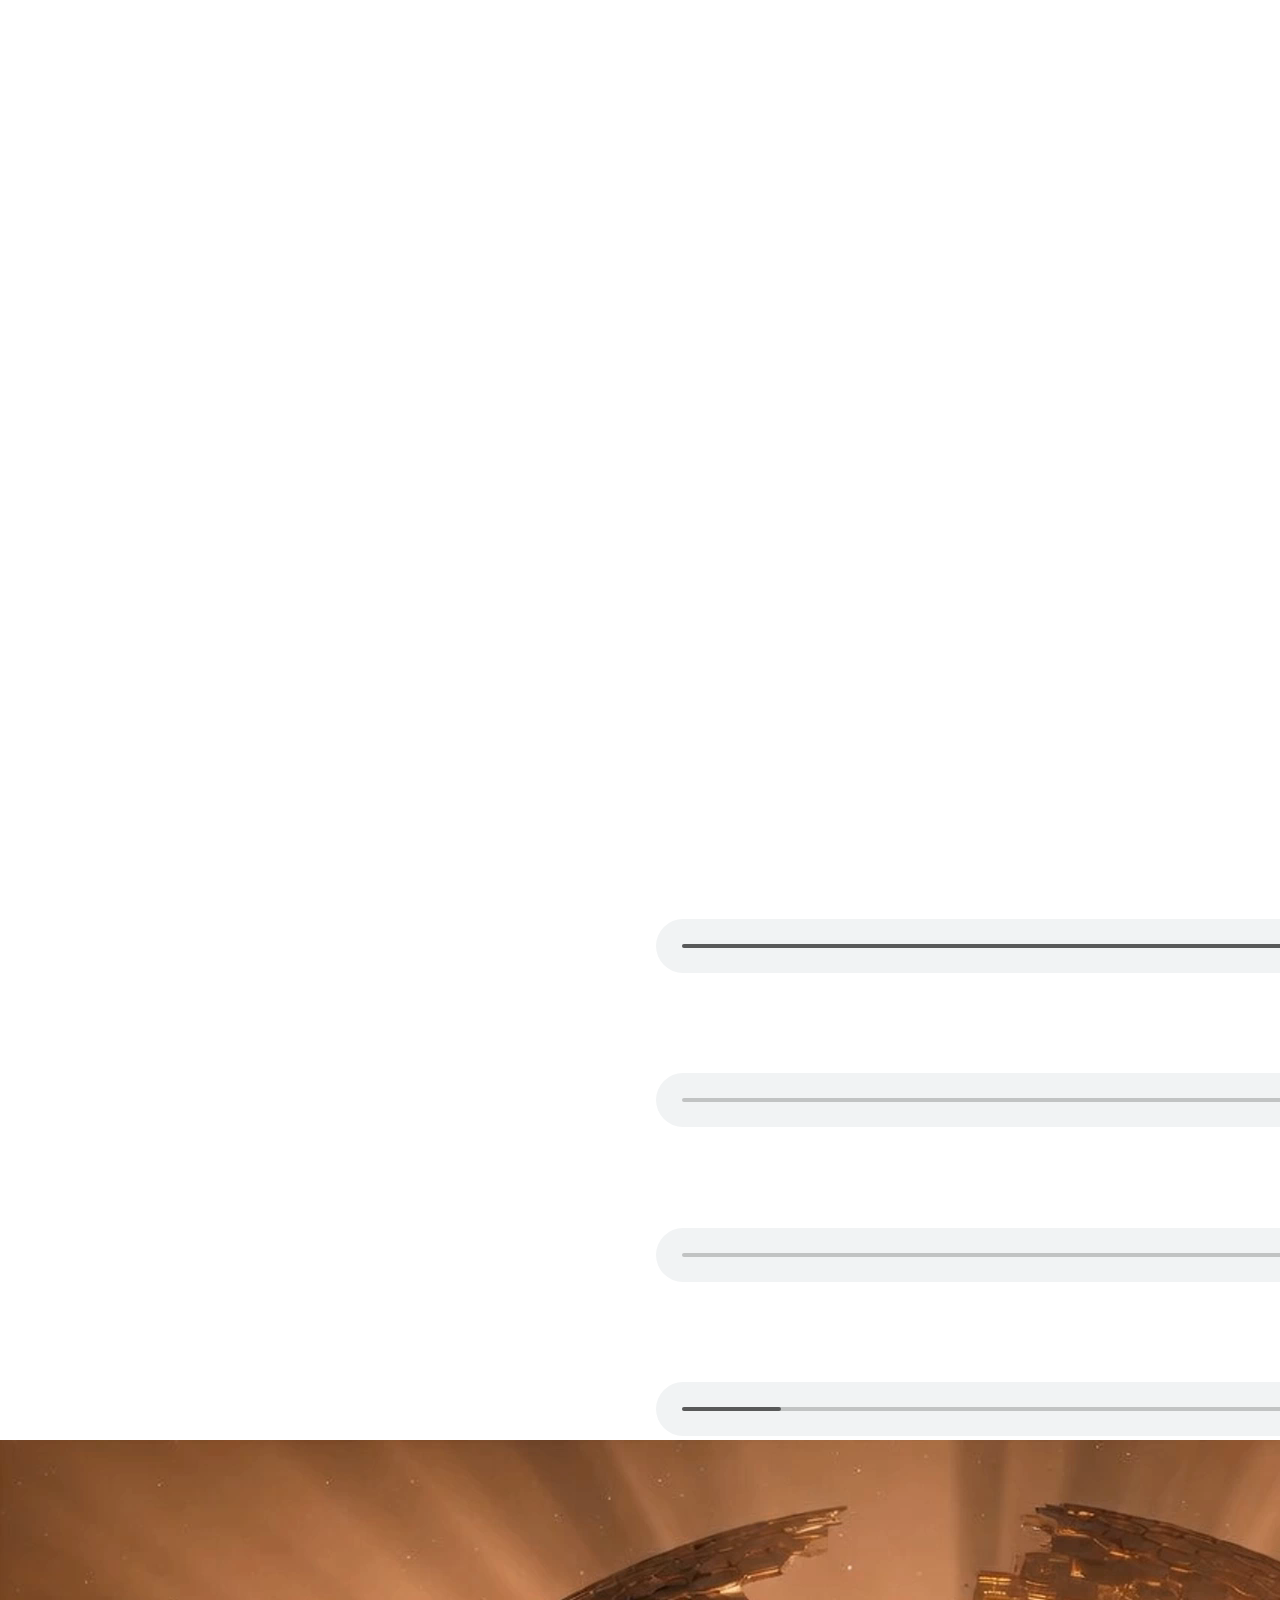
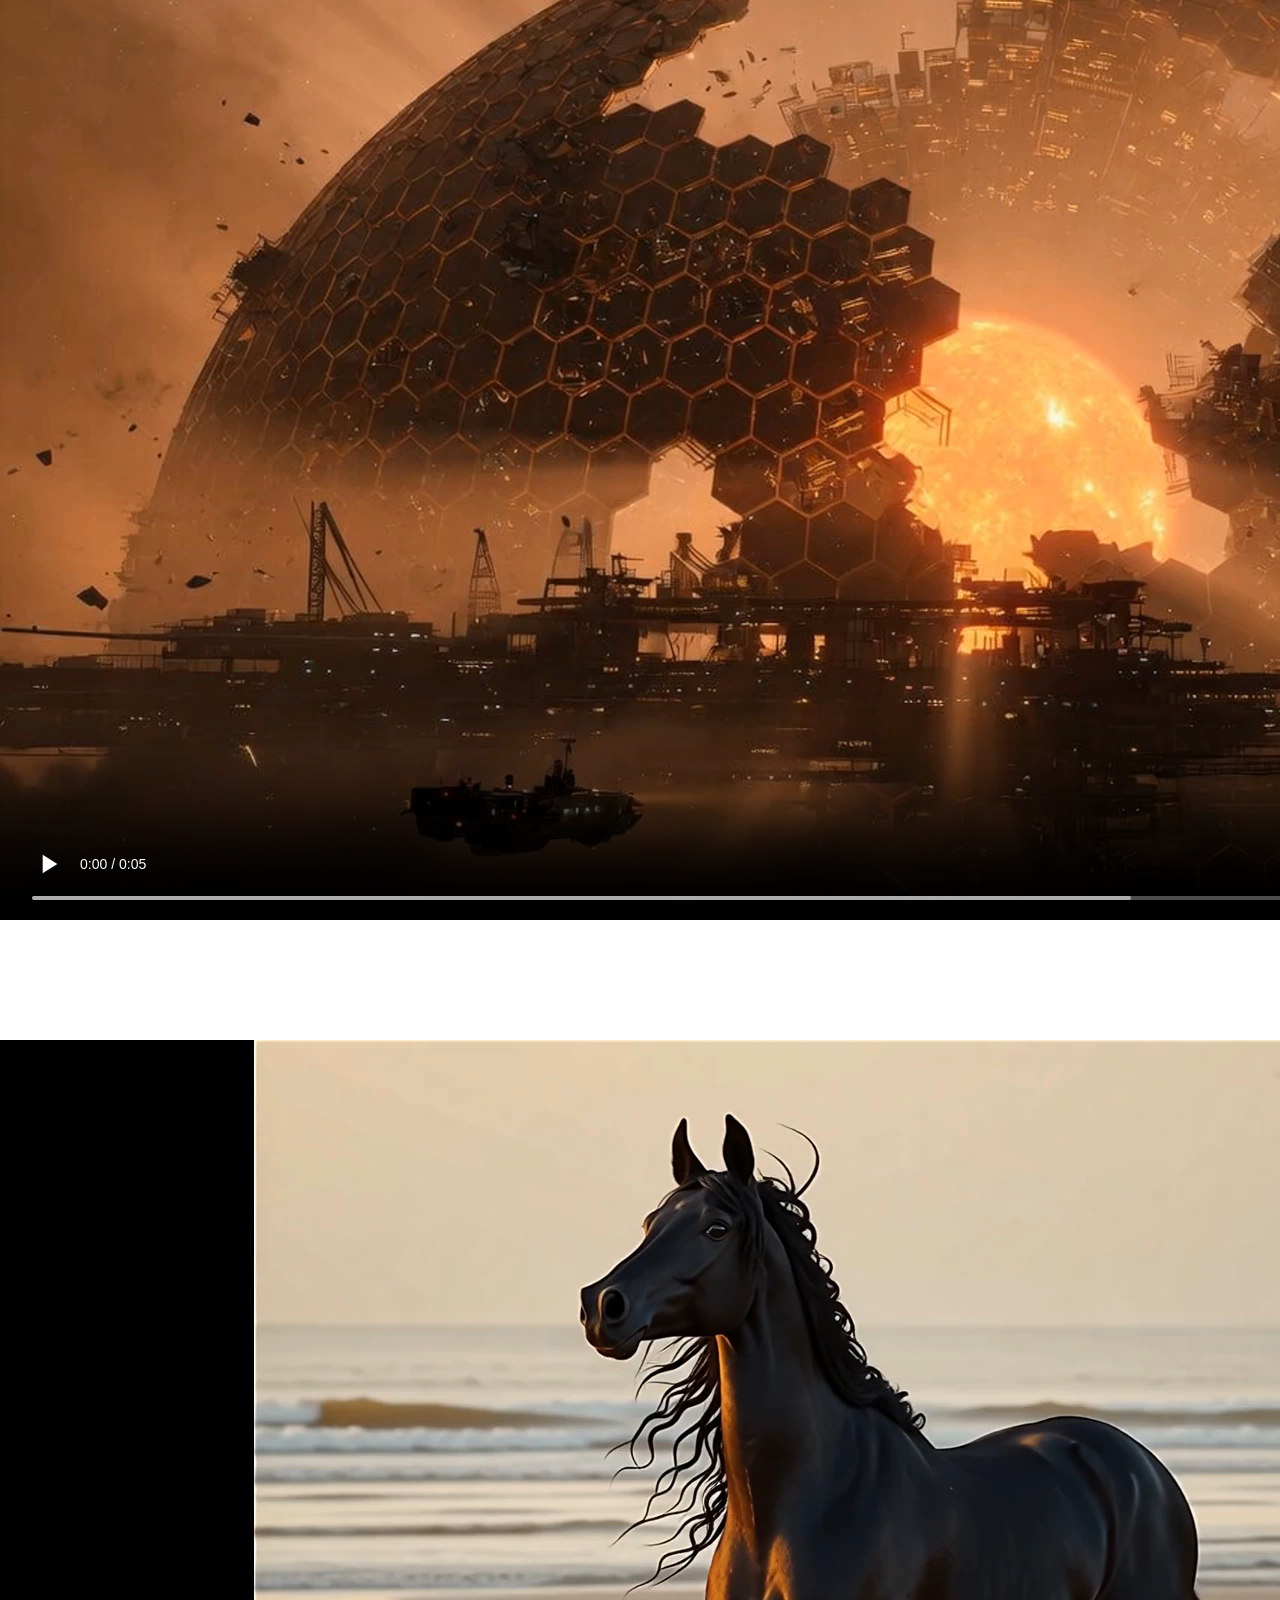
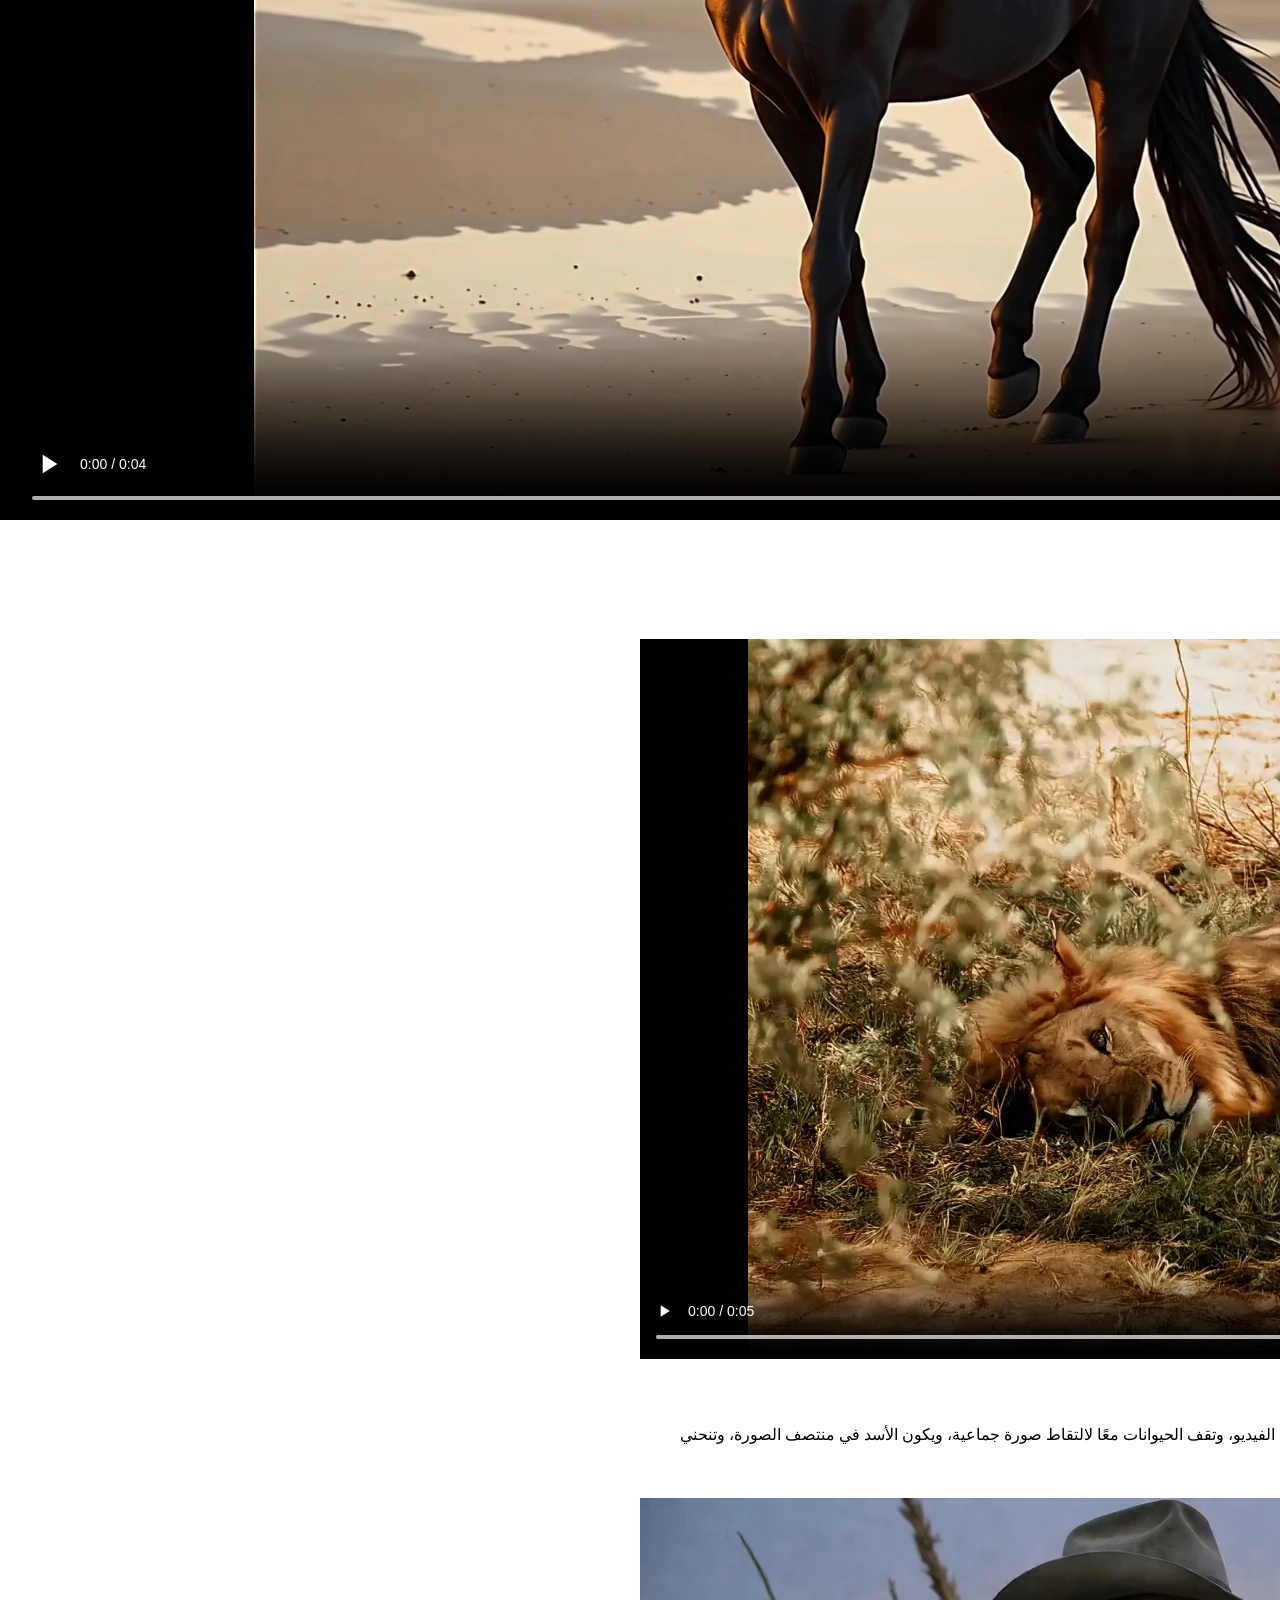
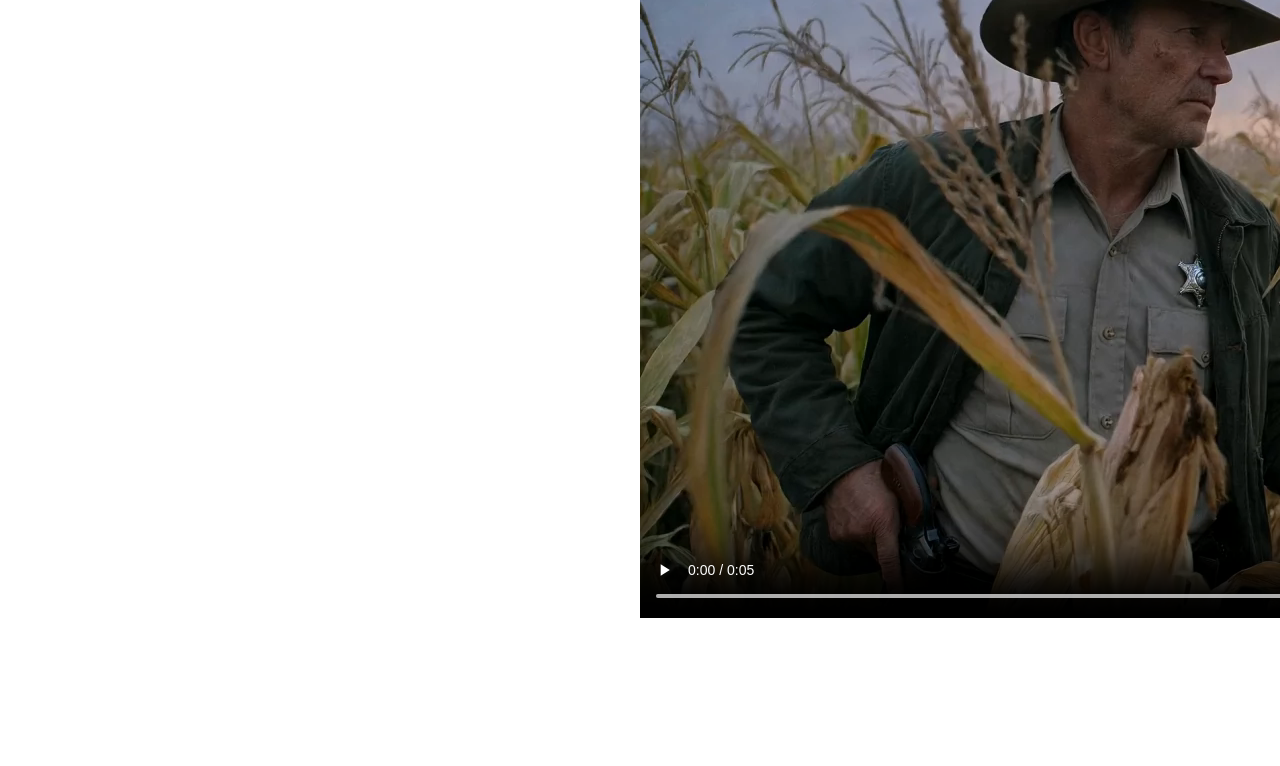
==== commit db0a942e: "upload files" ====
--- a/gallery.html
+++ b/gallery.html
@@ -129,8 +129,8 @@
                 </p>
                 <audio style="width: 100%" controls>
                   <source
-                    src="./assets/audio/11983f30-140e-44bb-9b03-c1e3314395db-full.wav"
-                    type="audio/wav"
+                    src="./assets/audio/11983f30-140e-44bb-9b03-c1e3314395db-full.mp3"
+                    type="audio/mp3"
                   />
                 </audio>
               </div>
@@ -156,7 +156,7 @@
                 <audio style="width: 100%" controls>
                   <source
                     src="./assets/audio/Unbreakable.mp3"
-                    type="audio/wav"
+                    type="audio/mp3"
                   />
                 </audio>
               </div>
@@ -168,8 +168,8 @@
                 </p>
                 <audio style="width: 100%" controls>
                   <source
-                    src="./assets/audio/ai-audio-1.mpeg"
-                    type="audio/mpeg"
+                    src="./assets/audio/ai-audio-1.mp3"
+                    type="audio/mp3"
                   />
                 </audio>
               </div>
@@ -188,8 +188,8 @@
                     controls
                   >
                     <source
-                      src="assets/video/ai-video-1.mp4"
-                      type="video/mp4"
+                      src="assets/video/ai-video-1.webm"
+                      type="video/webm"
                     />
                     المتصفح الخاص بك لا يدعم تشغيل الفيديو.
                   </video>
@@ -215,8 +215,8 @@
                     controls
                   >
                     <source
-                      src="assets/video/ai-video-2.mp4"
-                      type="video/mp4"
+                      src="assets/video/ai-video-2.webm"
+                      type="video/webm"
                     />
                     المتصفح الخاص بك لا يدعم تشغيل الفيديو.
                   </video>
@@ -243,8 +243,8 @@
                     controls
                   >
                     <source
-                      src="assets/video/ai-video-3.mp4"
-                      type="video/mp4"
+                      src="assets/video/ai-video-3.webm"
+                      type="video/webm"
                     />
                     المتصفح الخاص بك لا يدعم تشغيل الفيديو.
                   </video>
@@ -273,8 +273,8 @@
                     controls
                   >
                     <source
-                      src="assets/video/ai-video-4.mp4"
-                      type="video/mp4"
+                      src="assets/video/ai-video-4.webm"
+                      type="video/webm"
                     />
                     المتصفح الخاص بك لا يدعم تشغيل الفيديو.
                   </video>
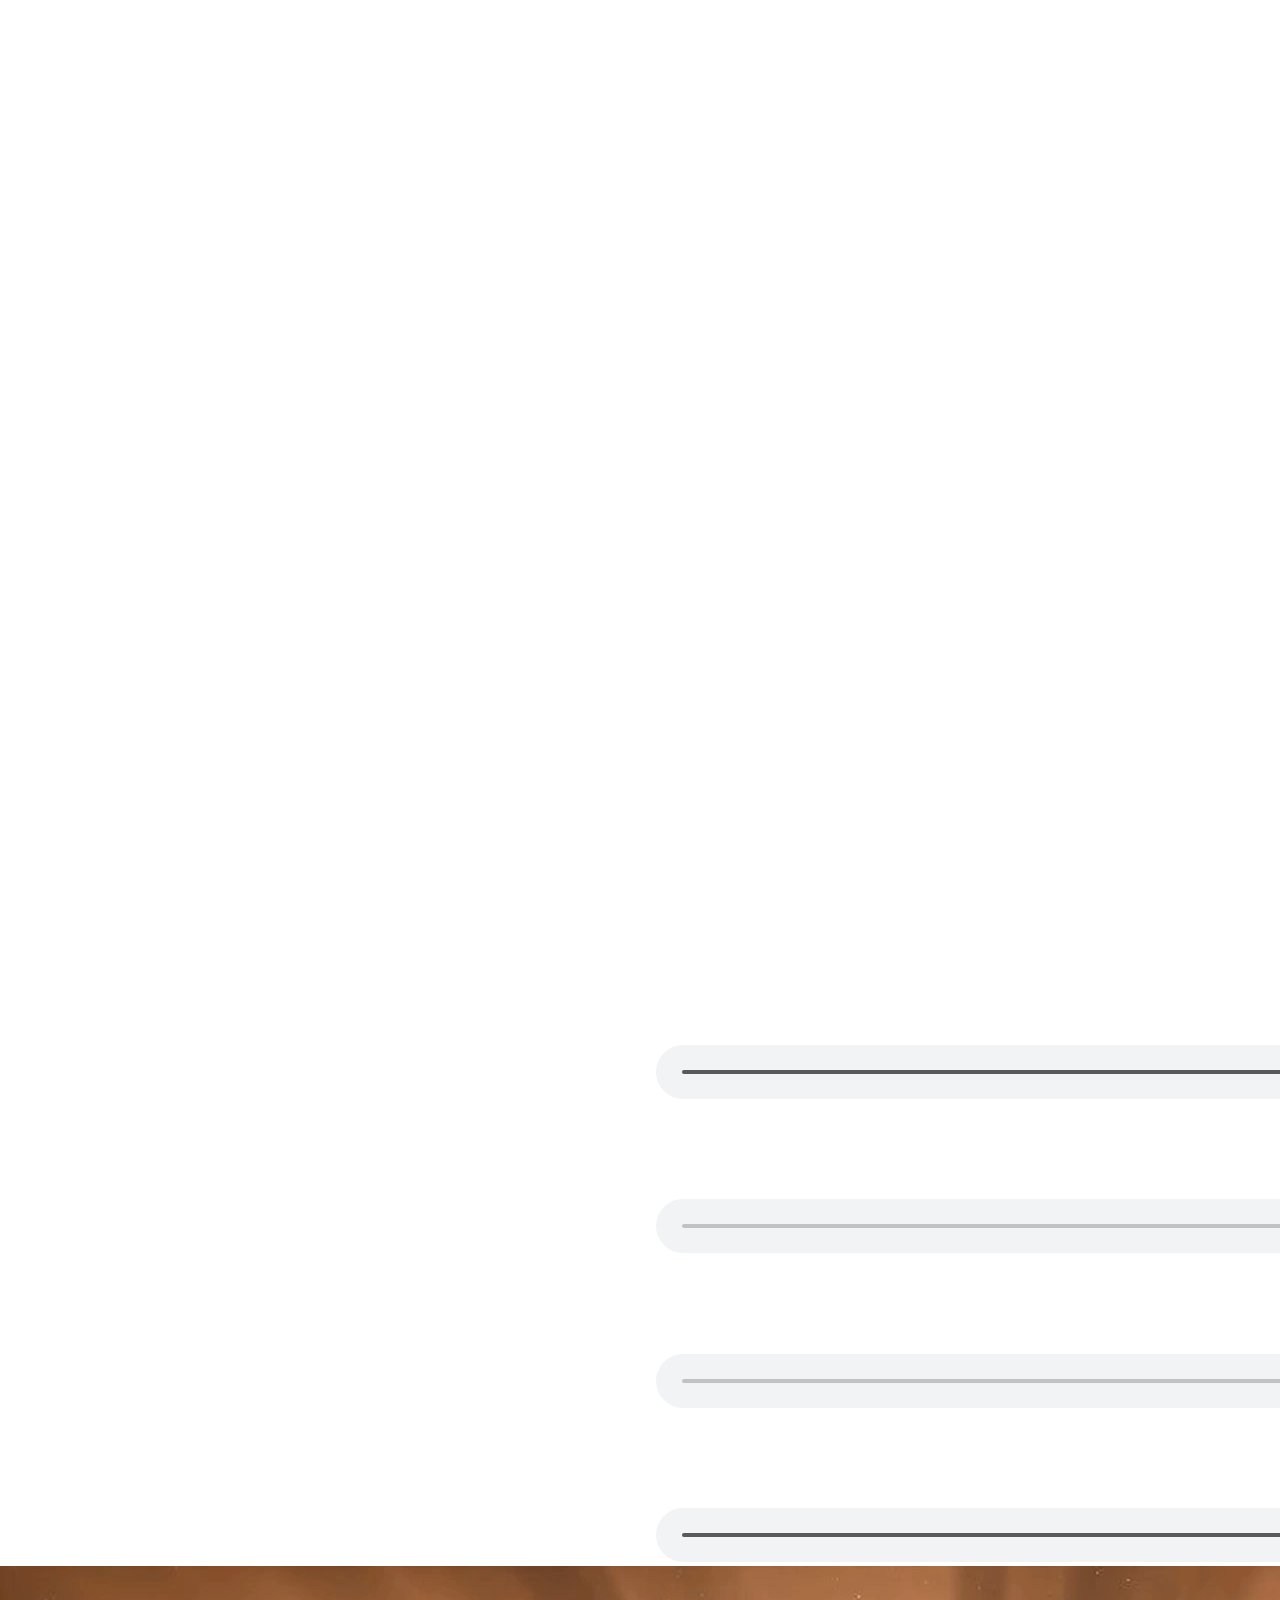
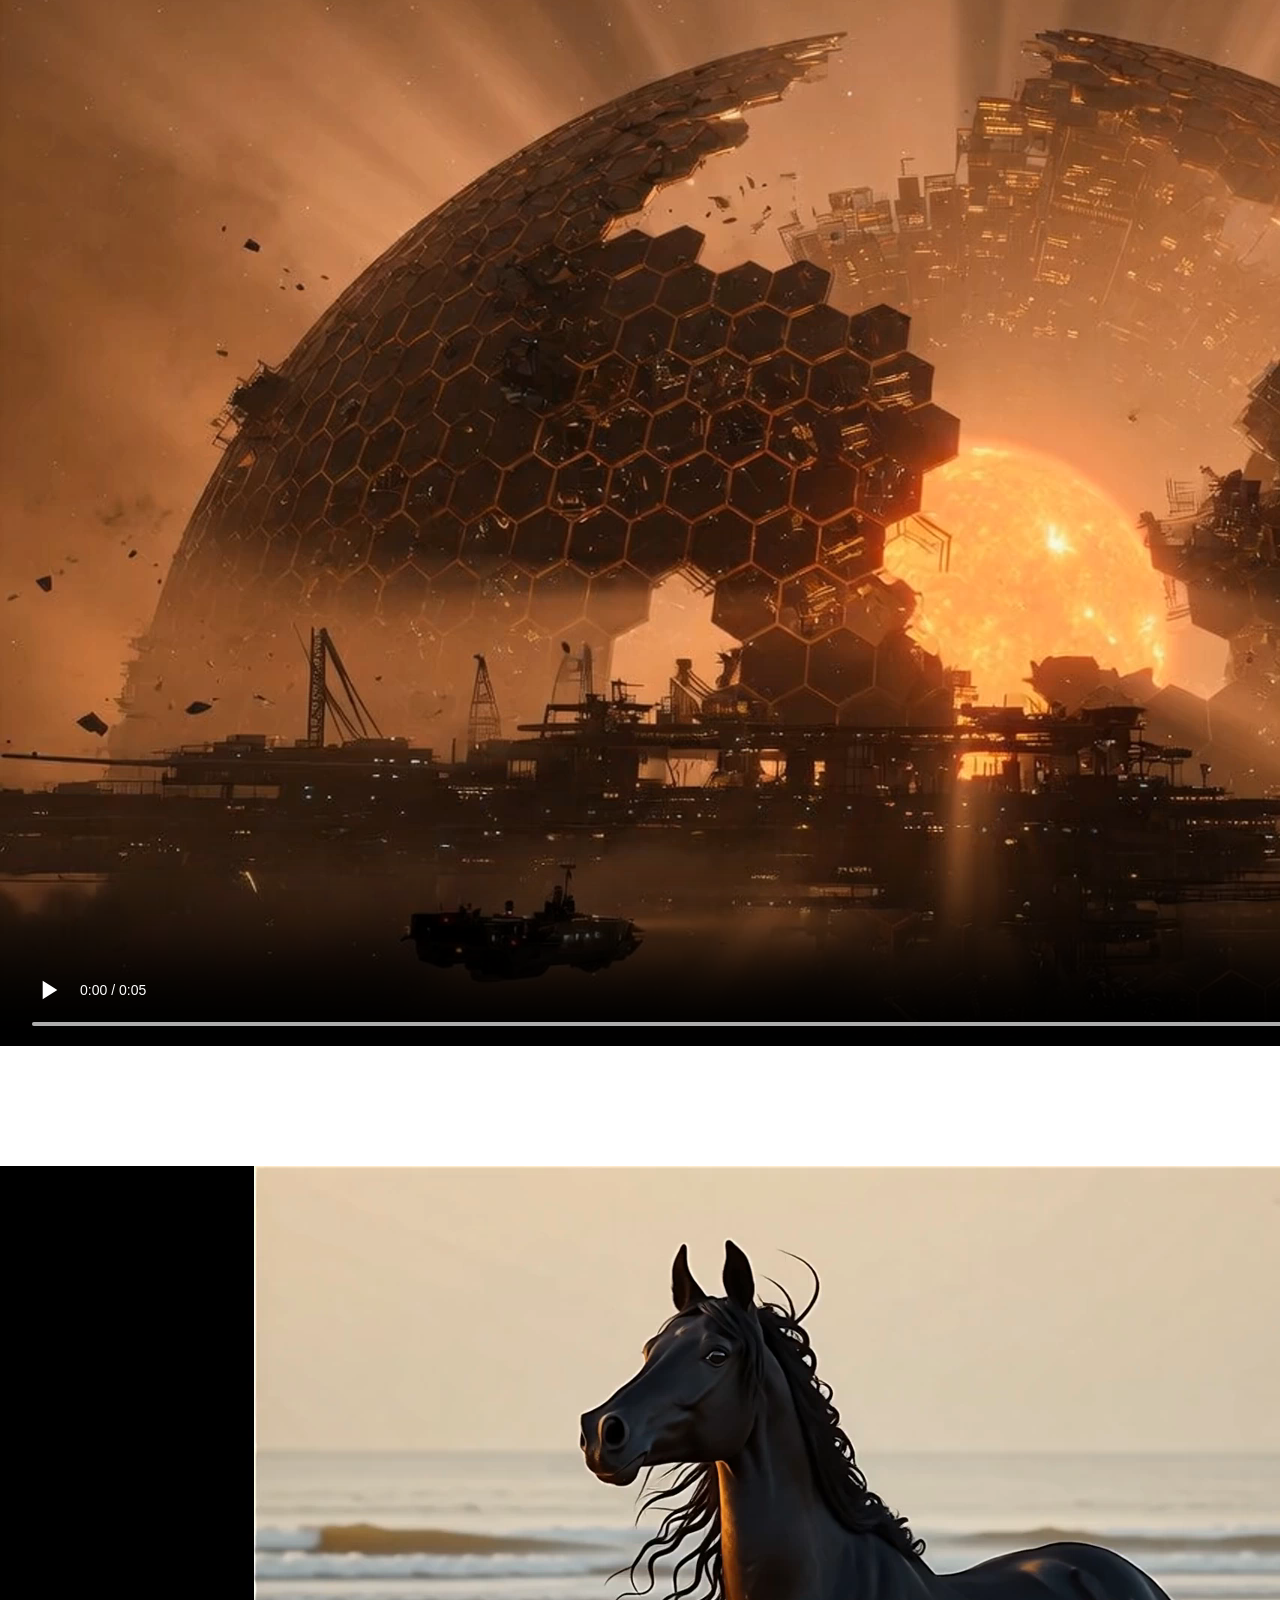
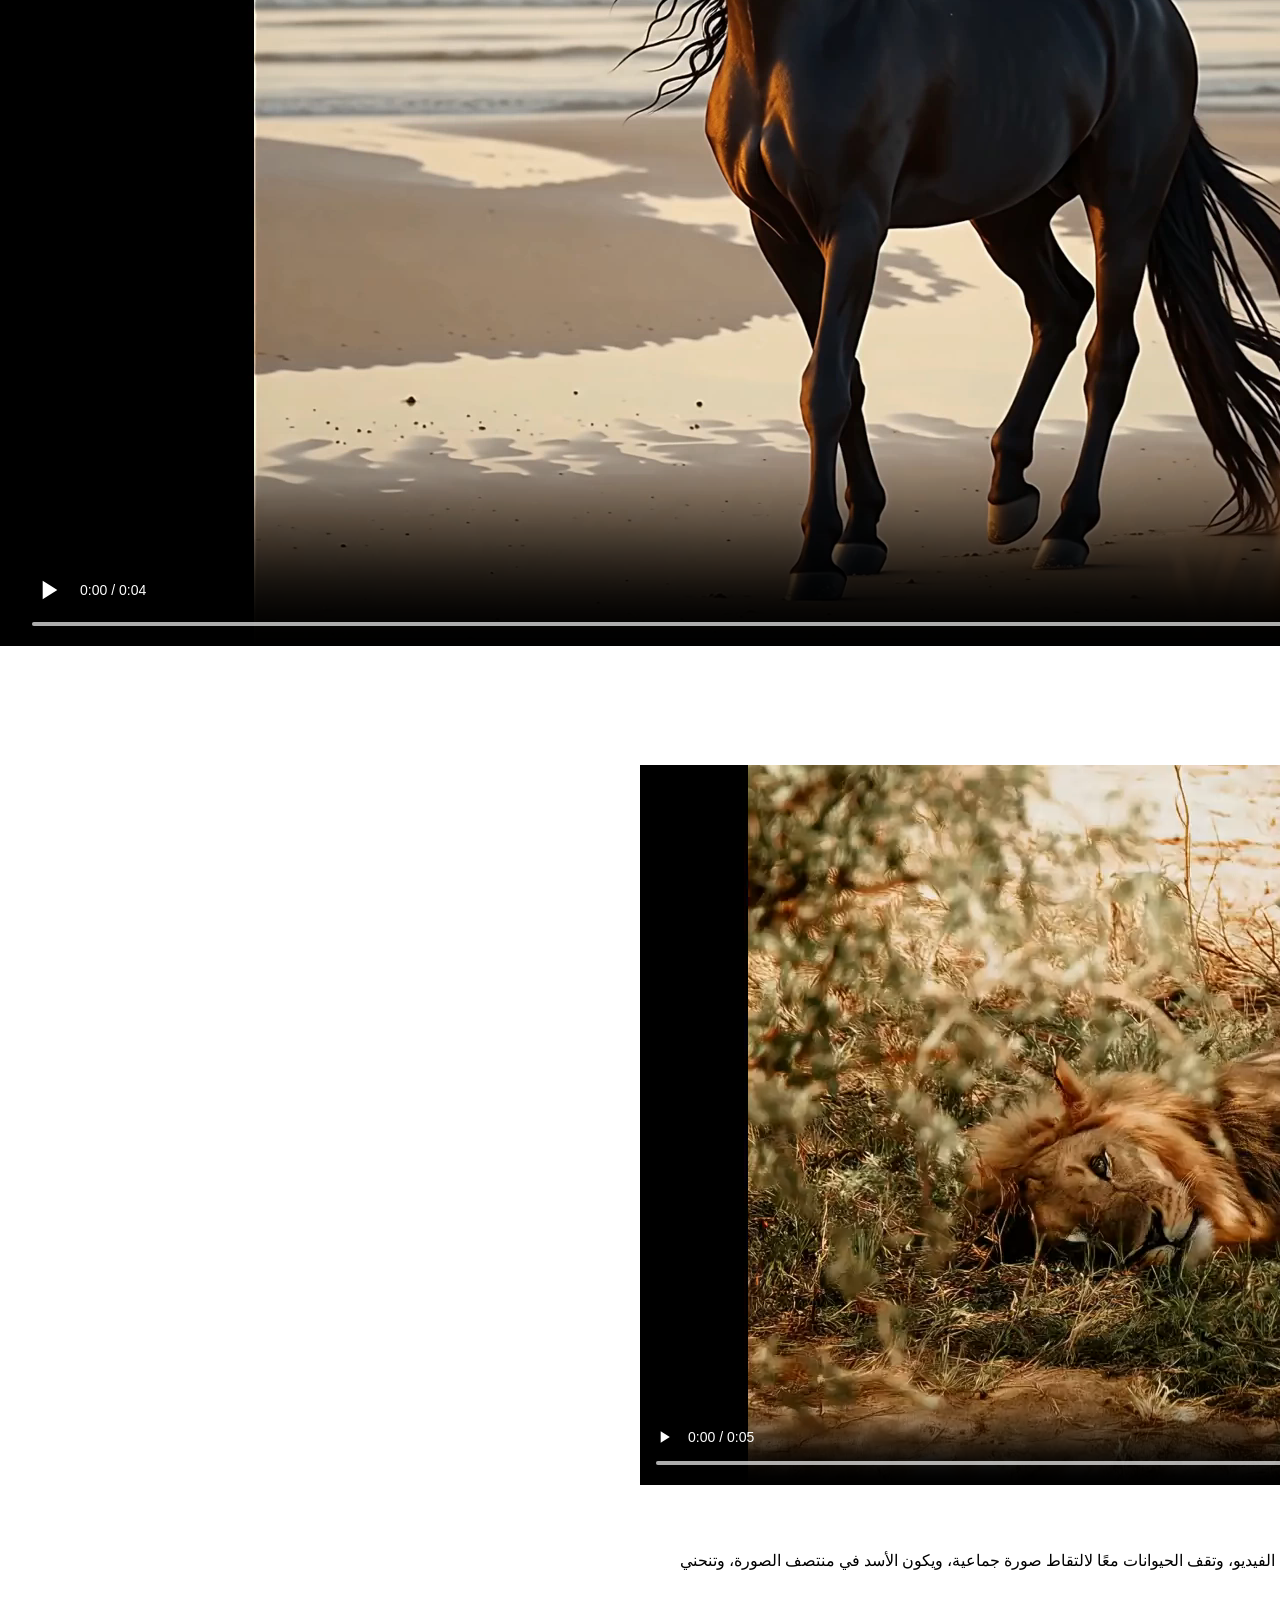
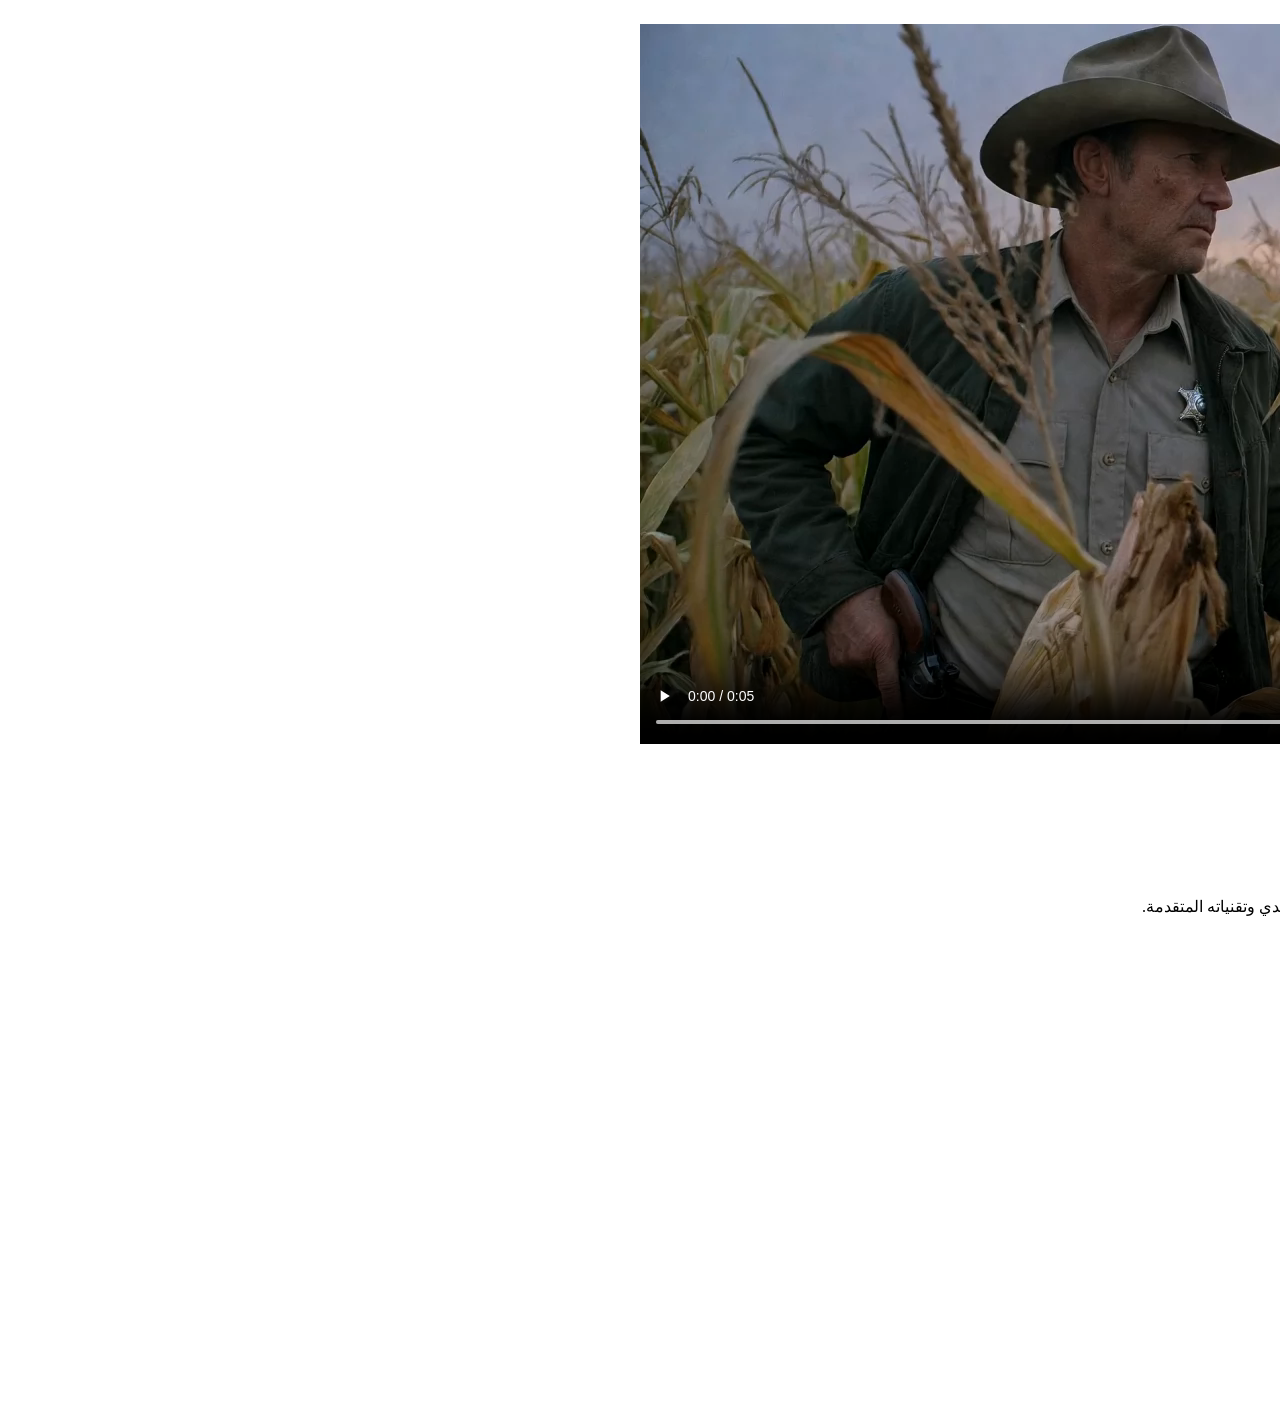
==== commit 53f01efe: "fixes" ====
--- a/gallery.html
+++ b/gallery.html
@@ -164,7 +164,7 @@
                 <!-- <div class="audio-visualizer" id="visualizer1"></div> -->
                 <h4 class="audio-title">الشبكات الحاسوبية</h4>
                 <p class="audio-desc">
-                  مقطع صوتي يلخص تعليمي عن ماهية الشبكات الحاسوبية
+                  مقطع صوتي تعليمي عن ماهية الشبكات الحاسوبية
                 </p>
                 <audio style="width: 100%" controls>
                   <source
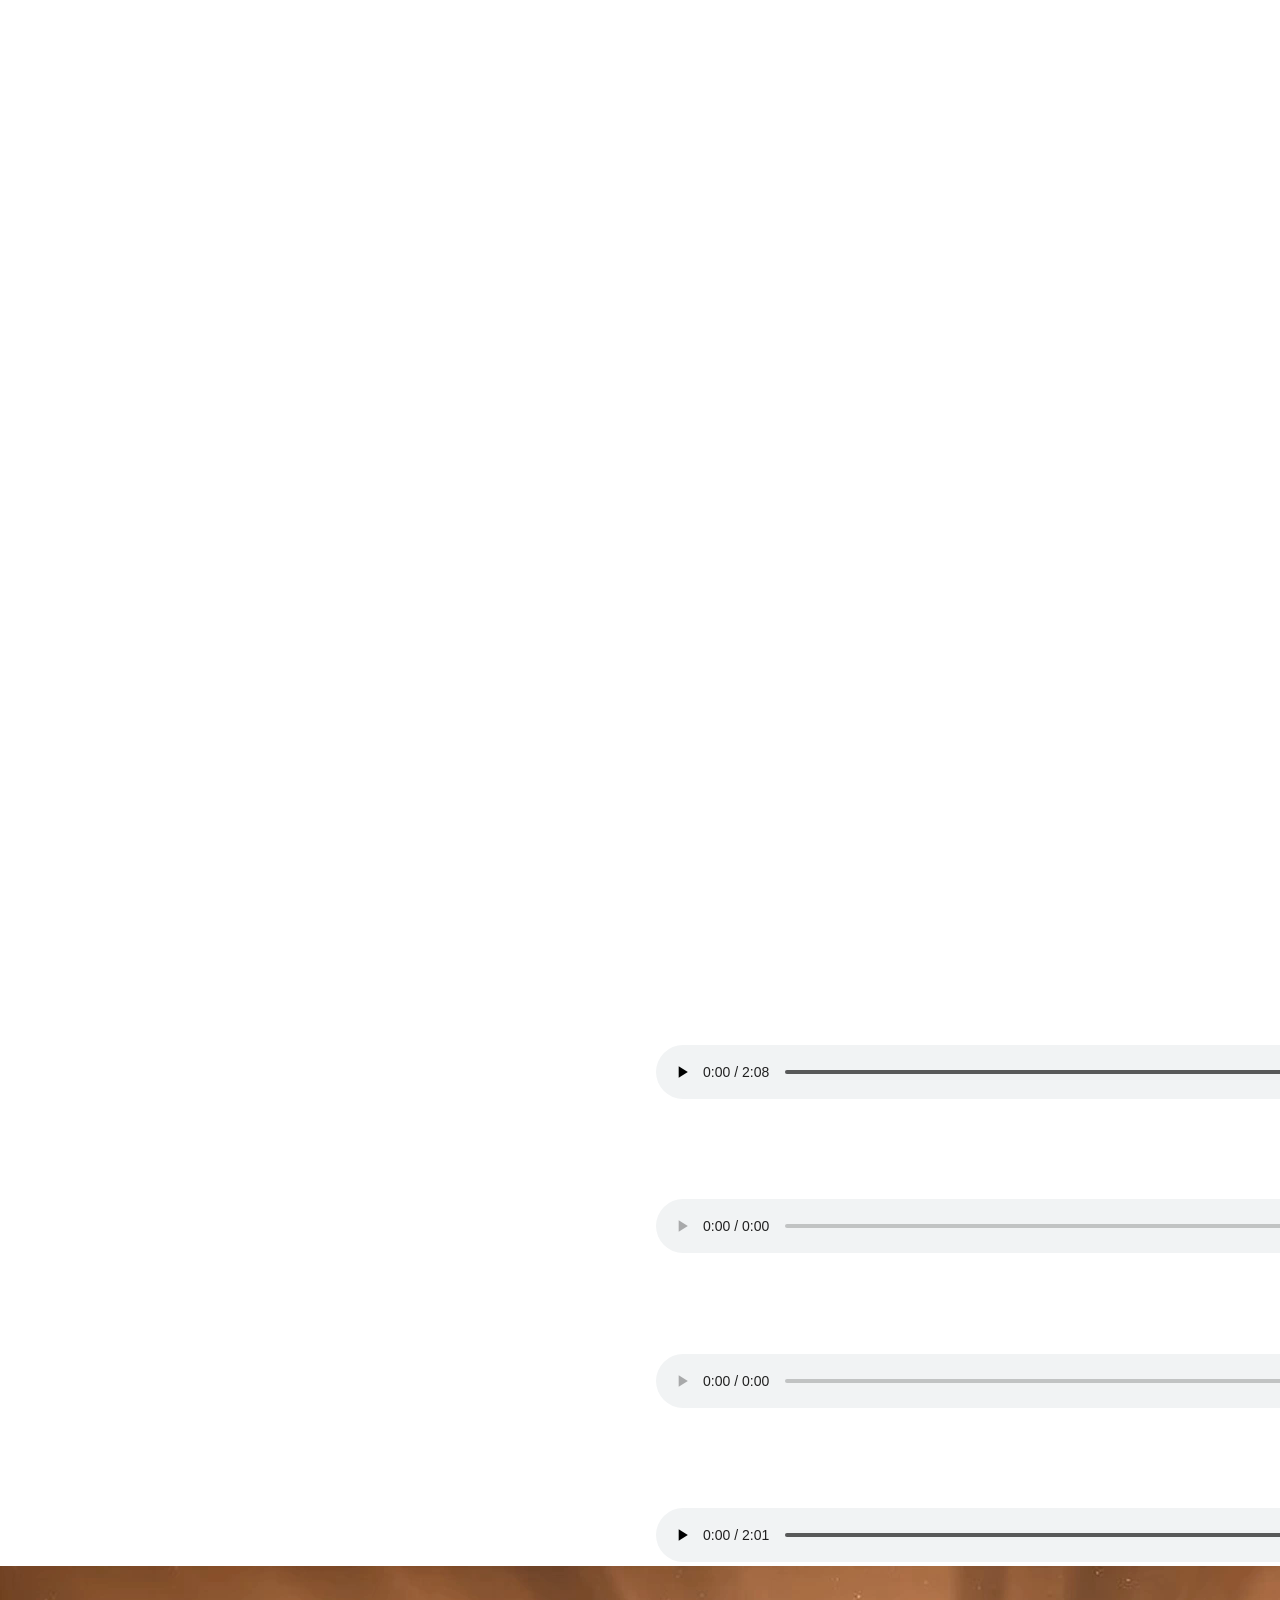
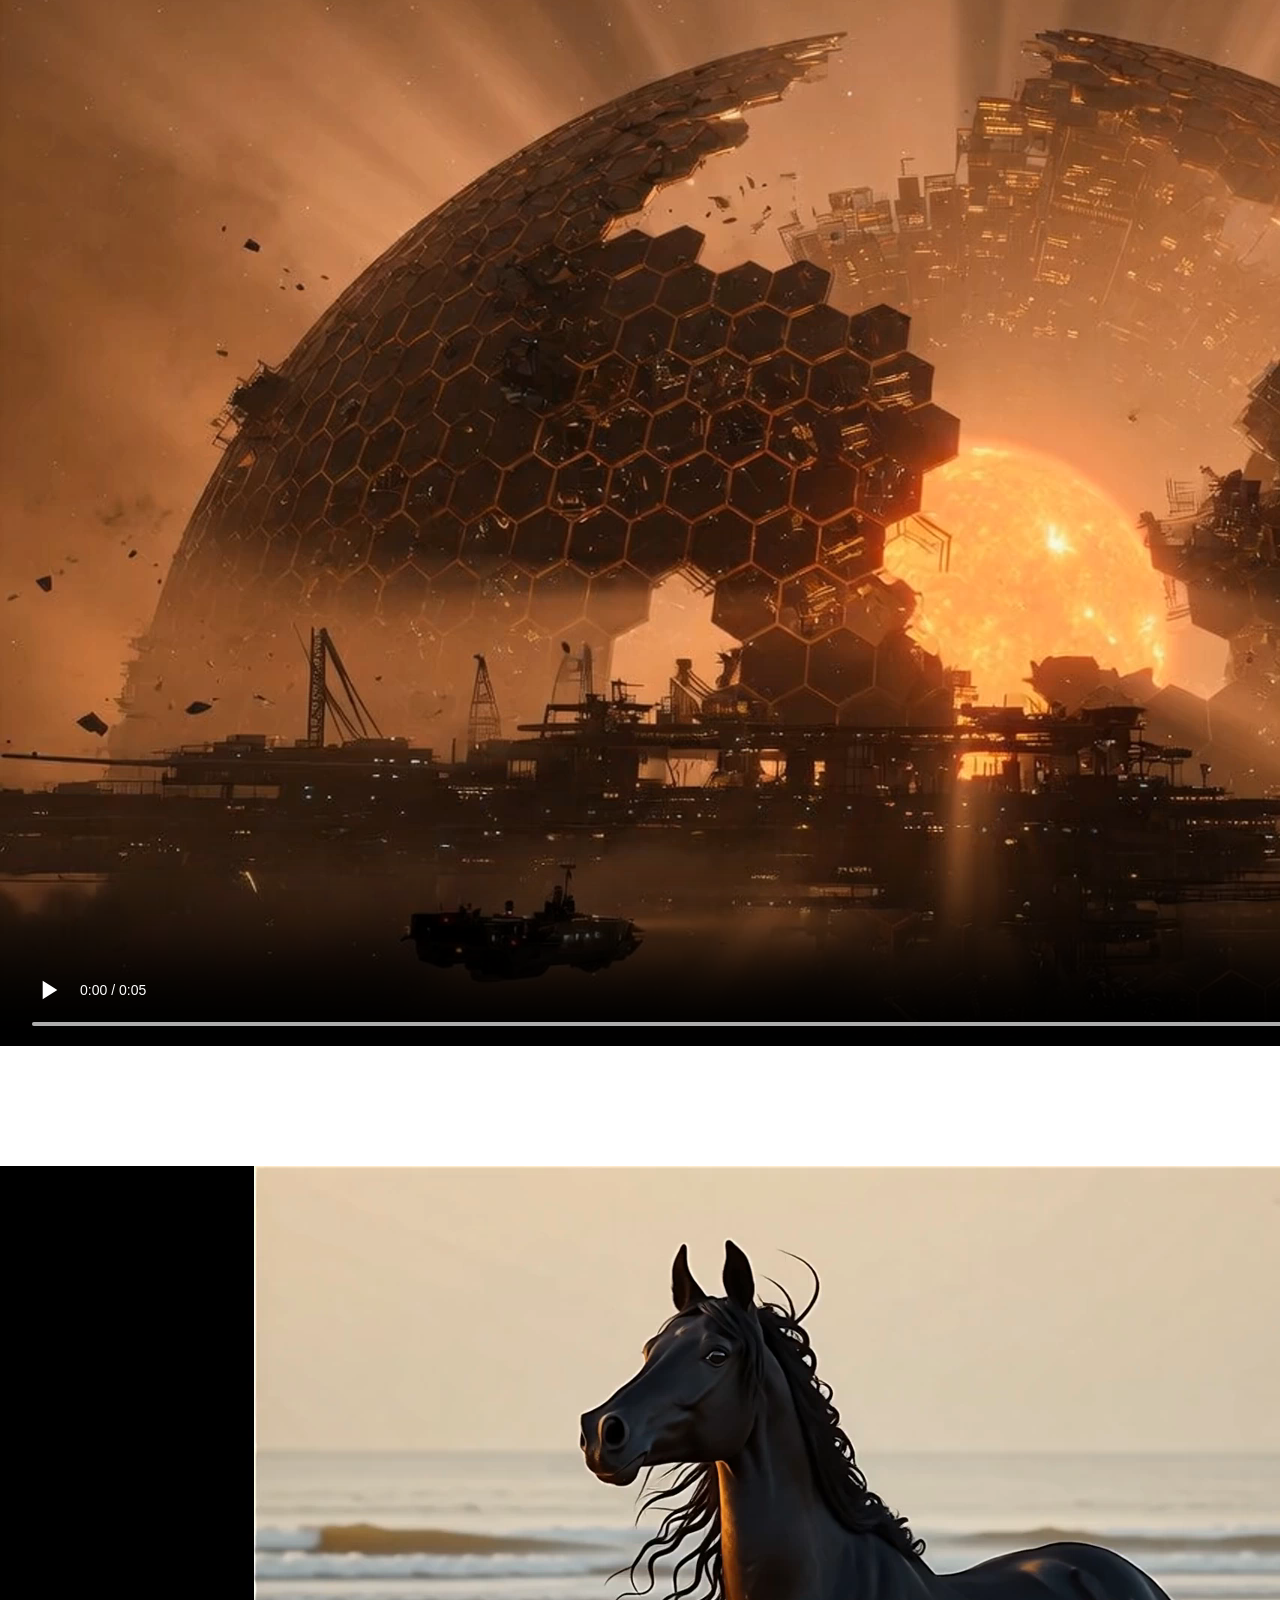
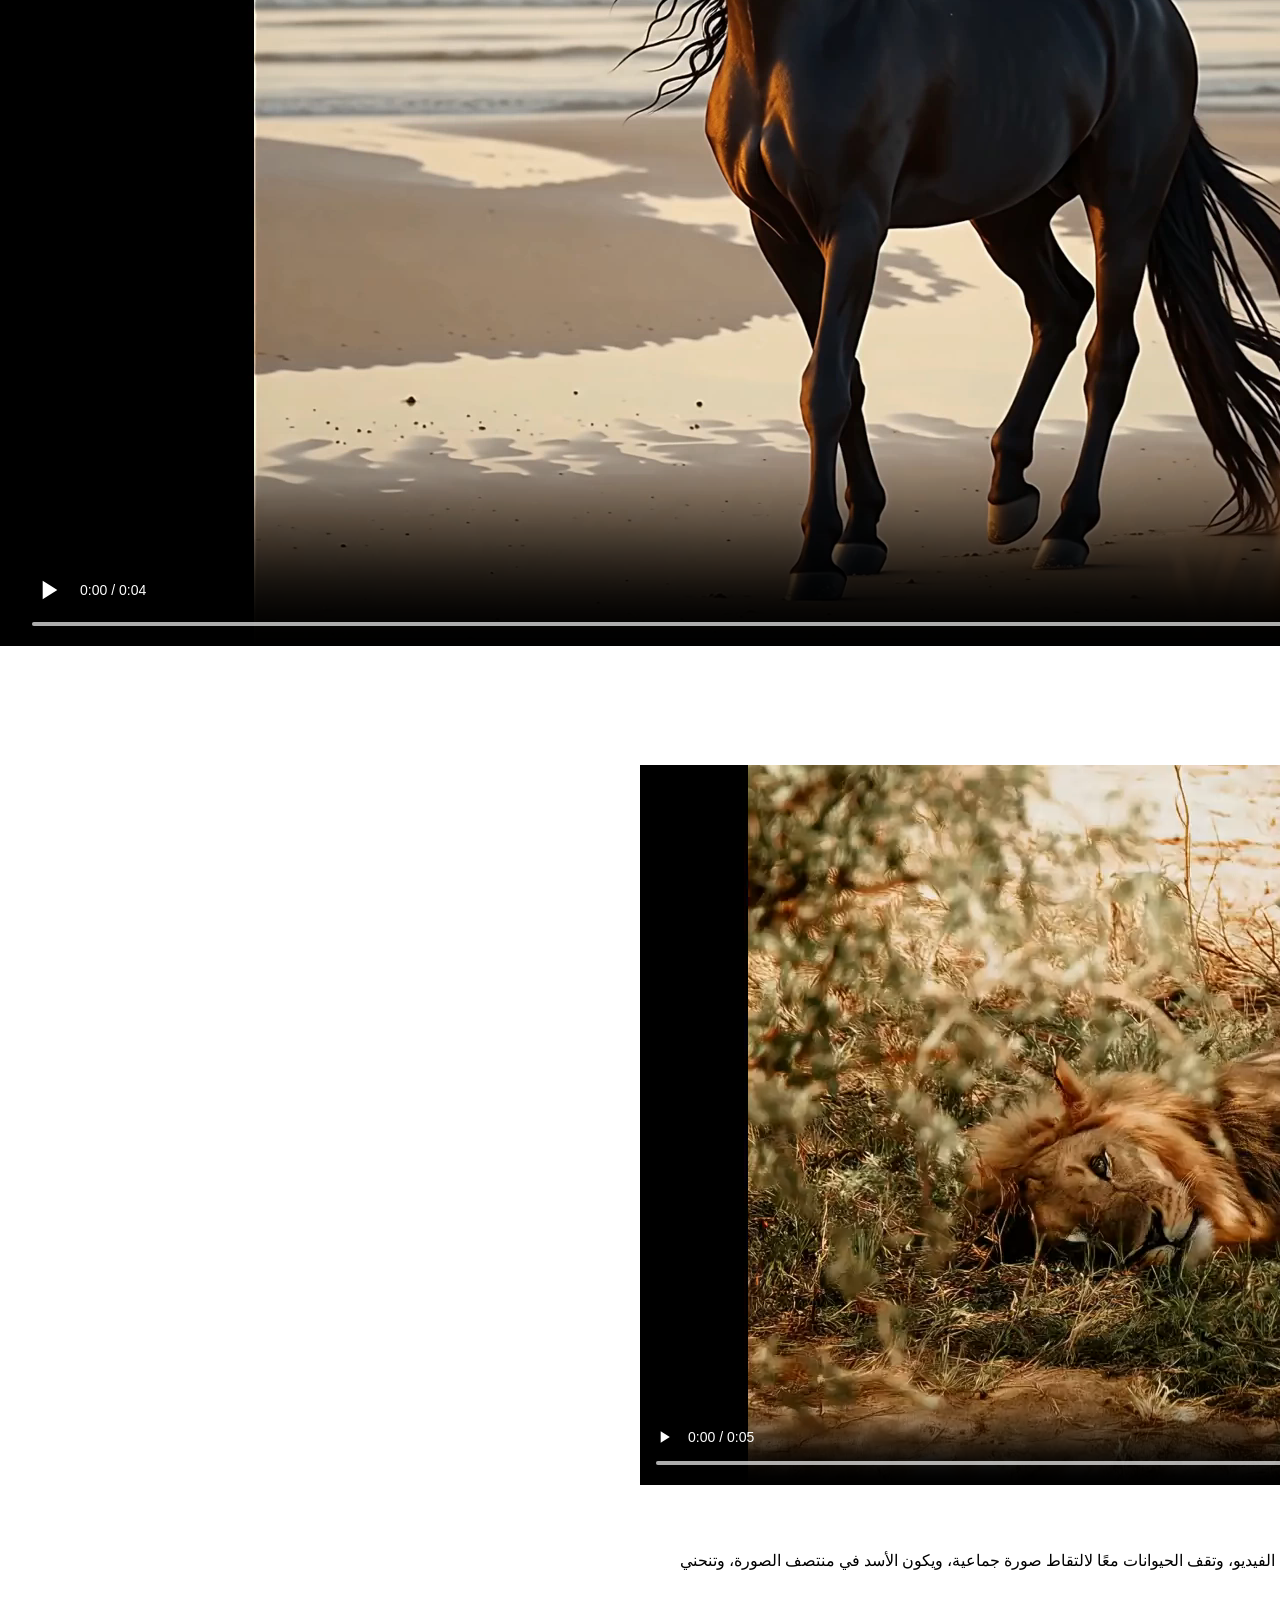
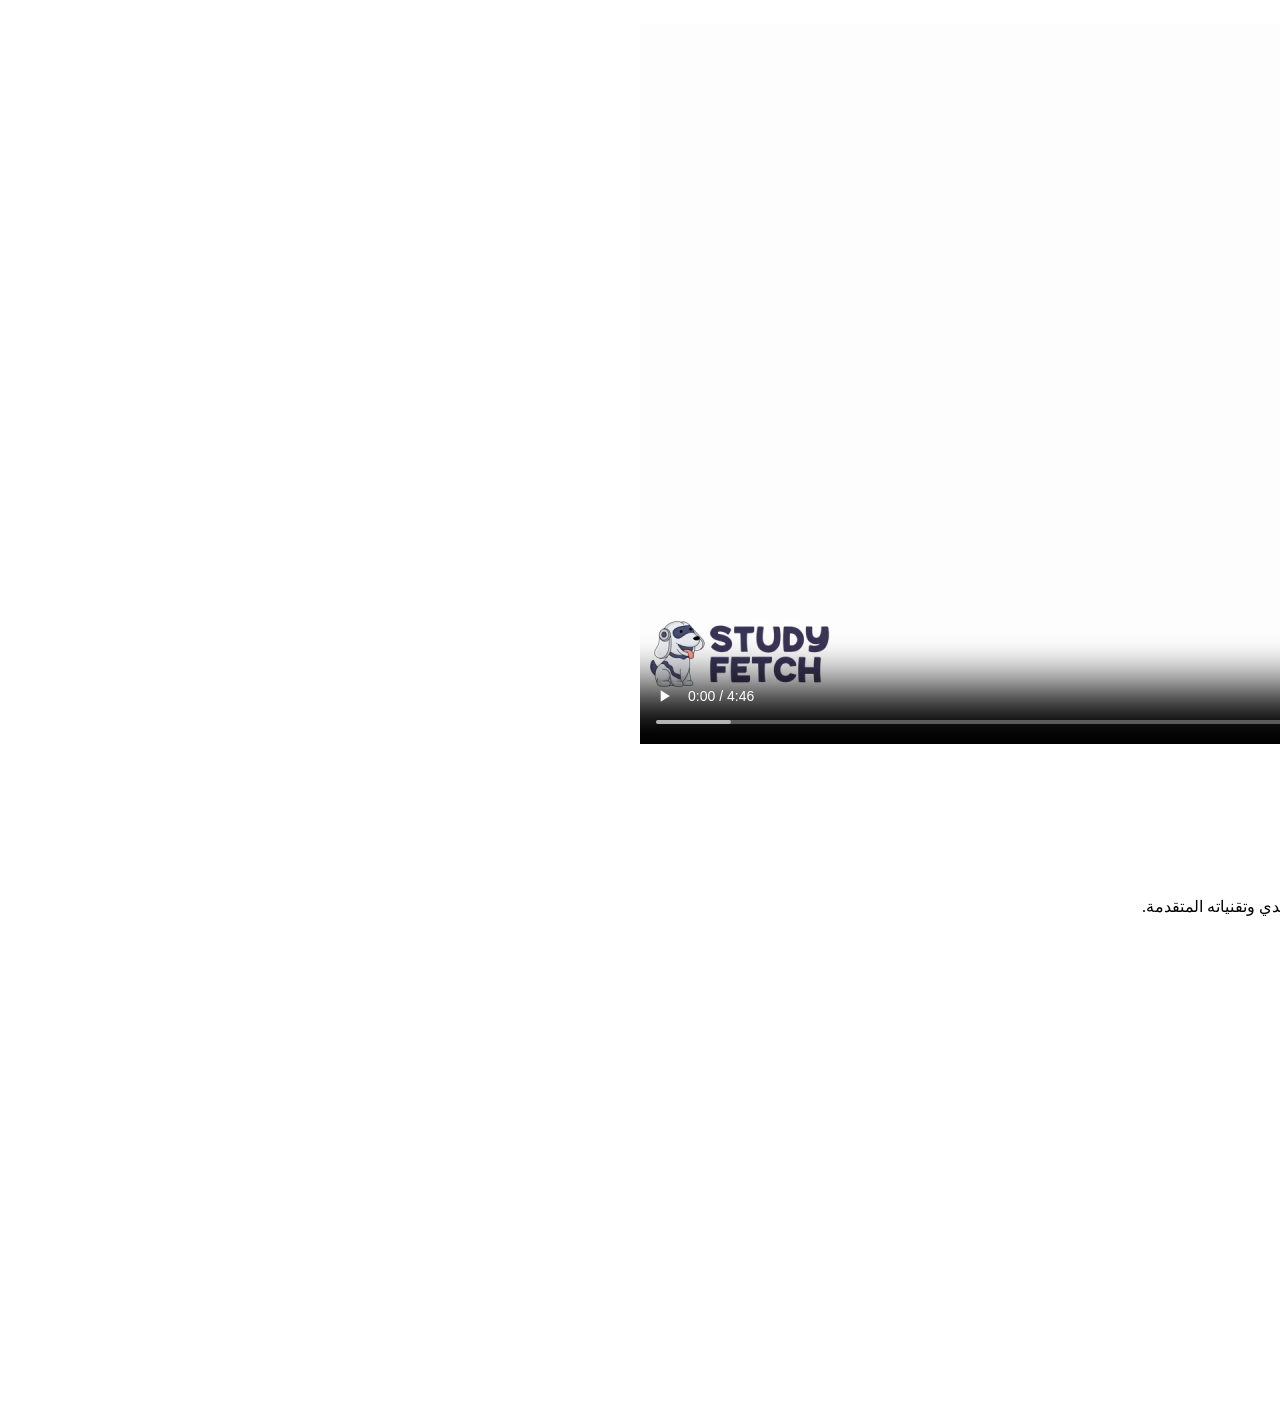
==== commit a9ec0cca: "linear algebra" ====
--- a/gallery.html
+++ b/gallery.html
@@ -280,9 +280,9 @@
                   </video>
                 </div>
                 <div class="video-info">
-                  <h4 class="video-title">البحث عن المجرم</h4>
+                  <h4 class="video-title">الجبر الخطي</h4>
                   <p class="video-desc">
-                    يظهر الشرطي في حقل الذرة وهو يبحث عن المجرم
+                    مقدمة تعليمية عن الجبر الخطي مع استخدام العرض التفاعلي
                   </p>
                   <div class="video-meta">
                     <span>⏱️ 0:06</span>
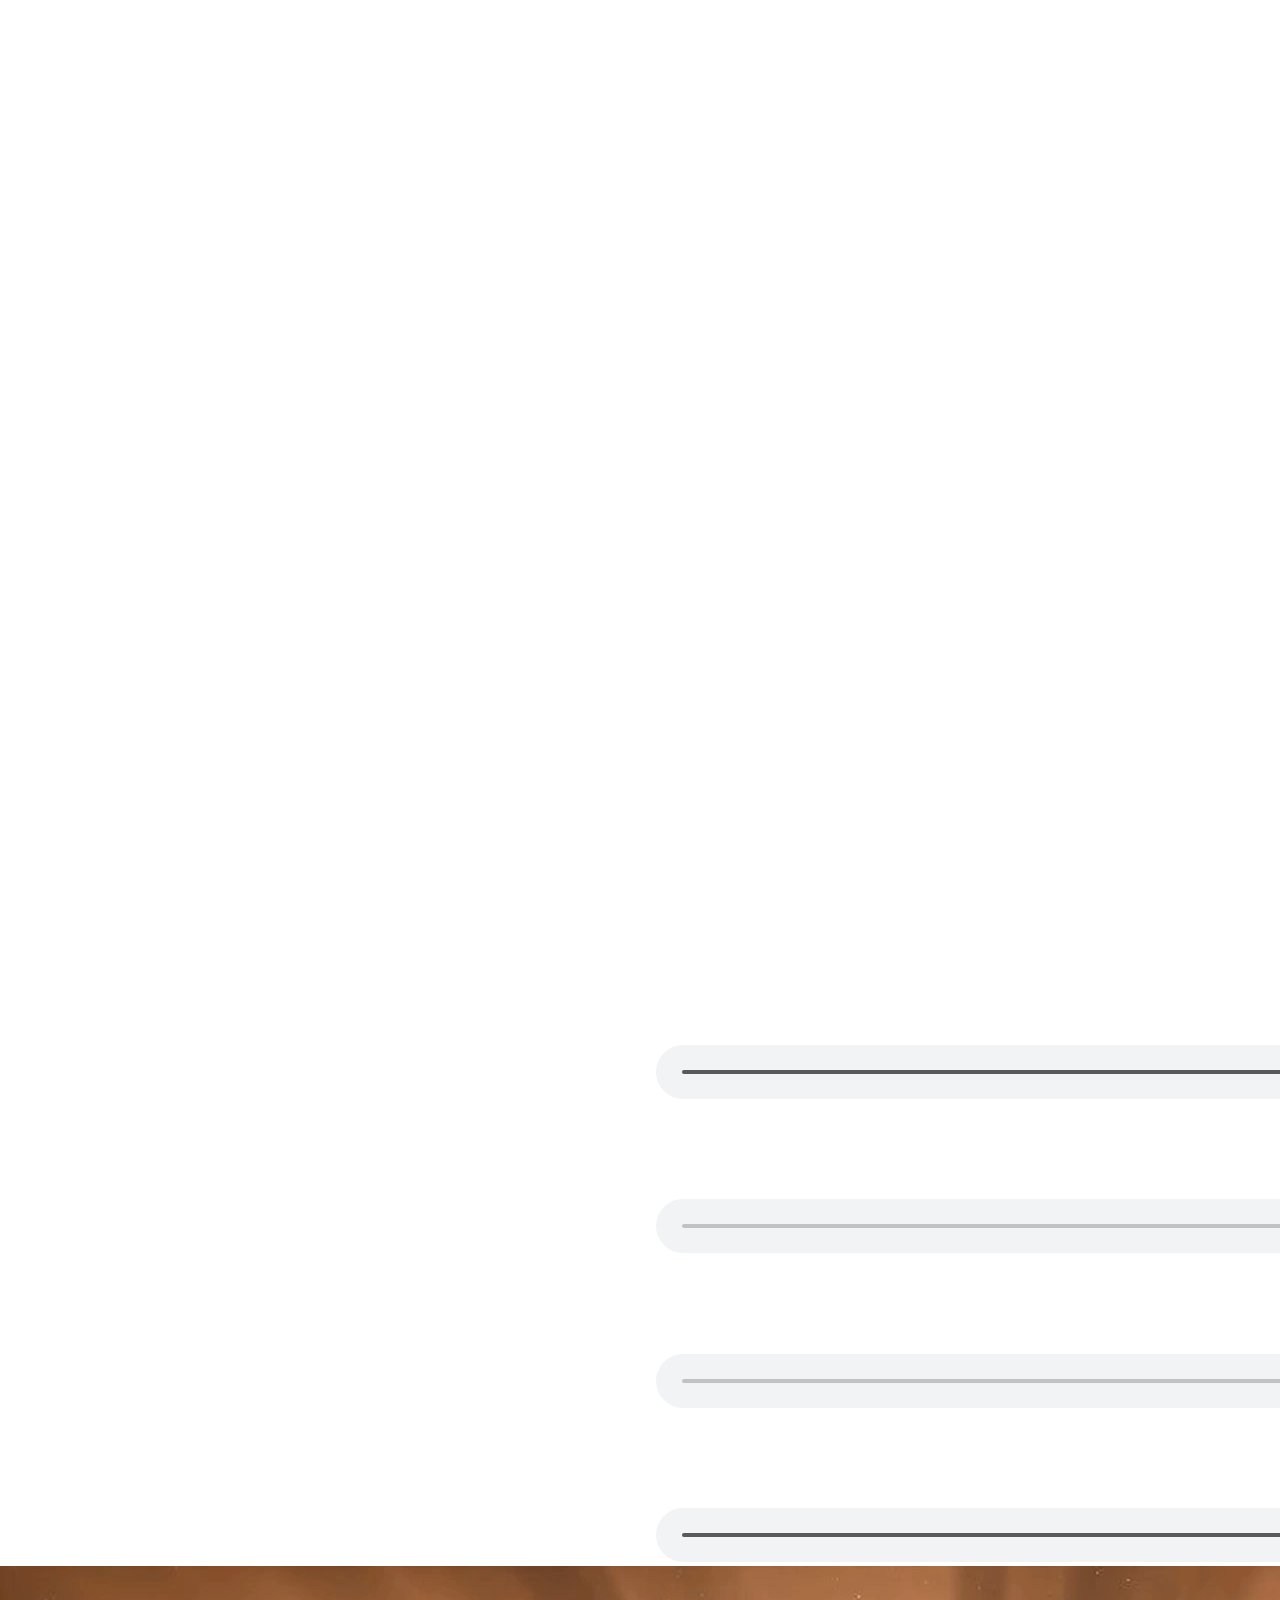
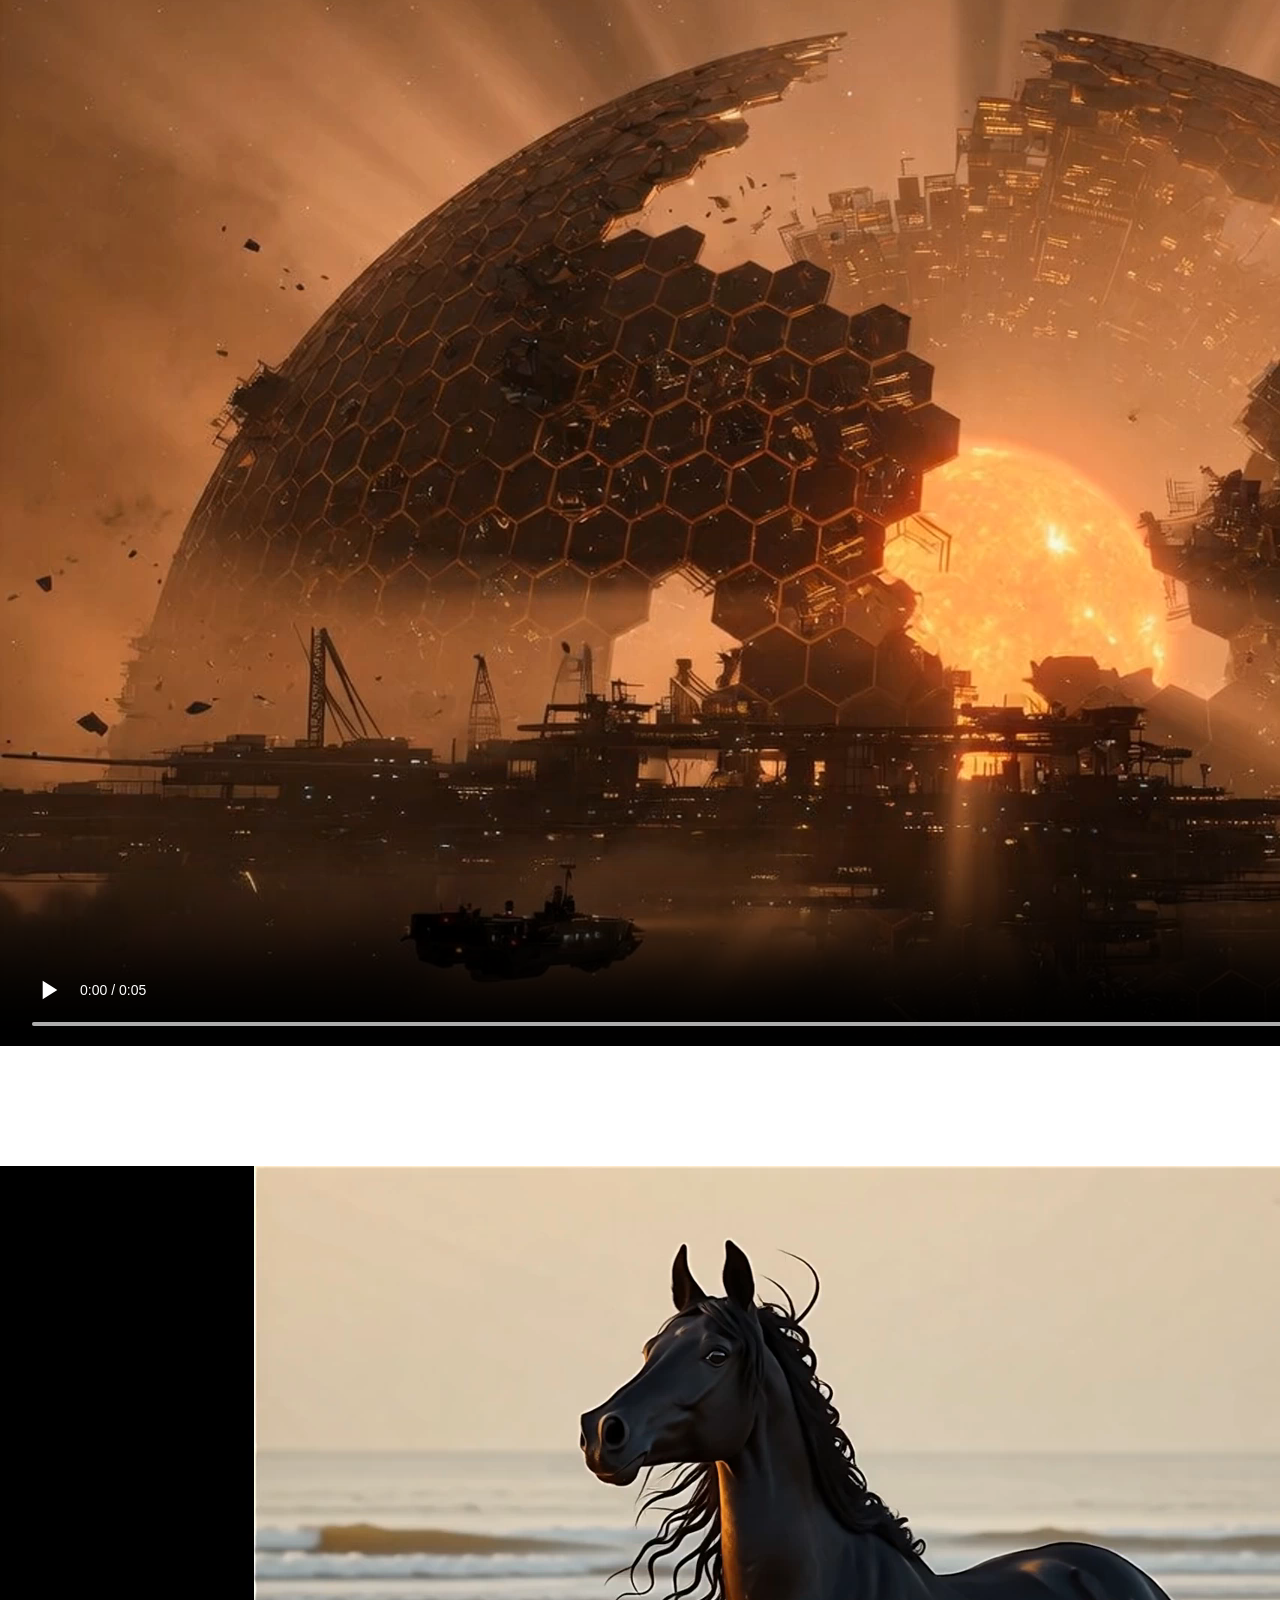
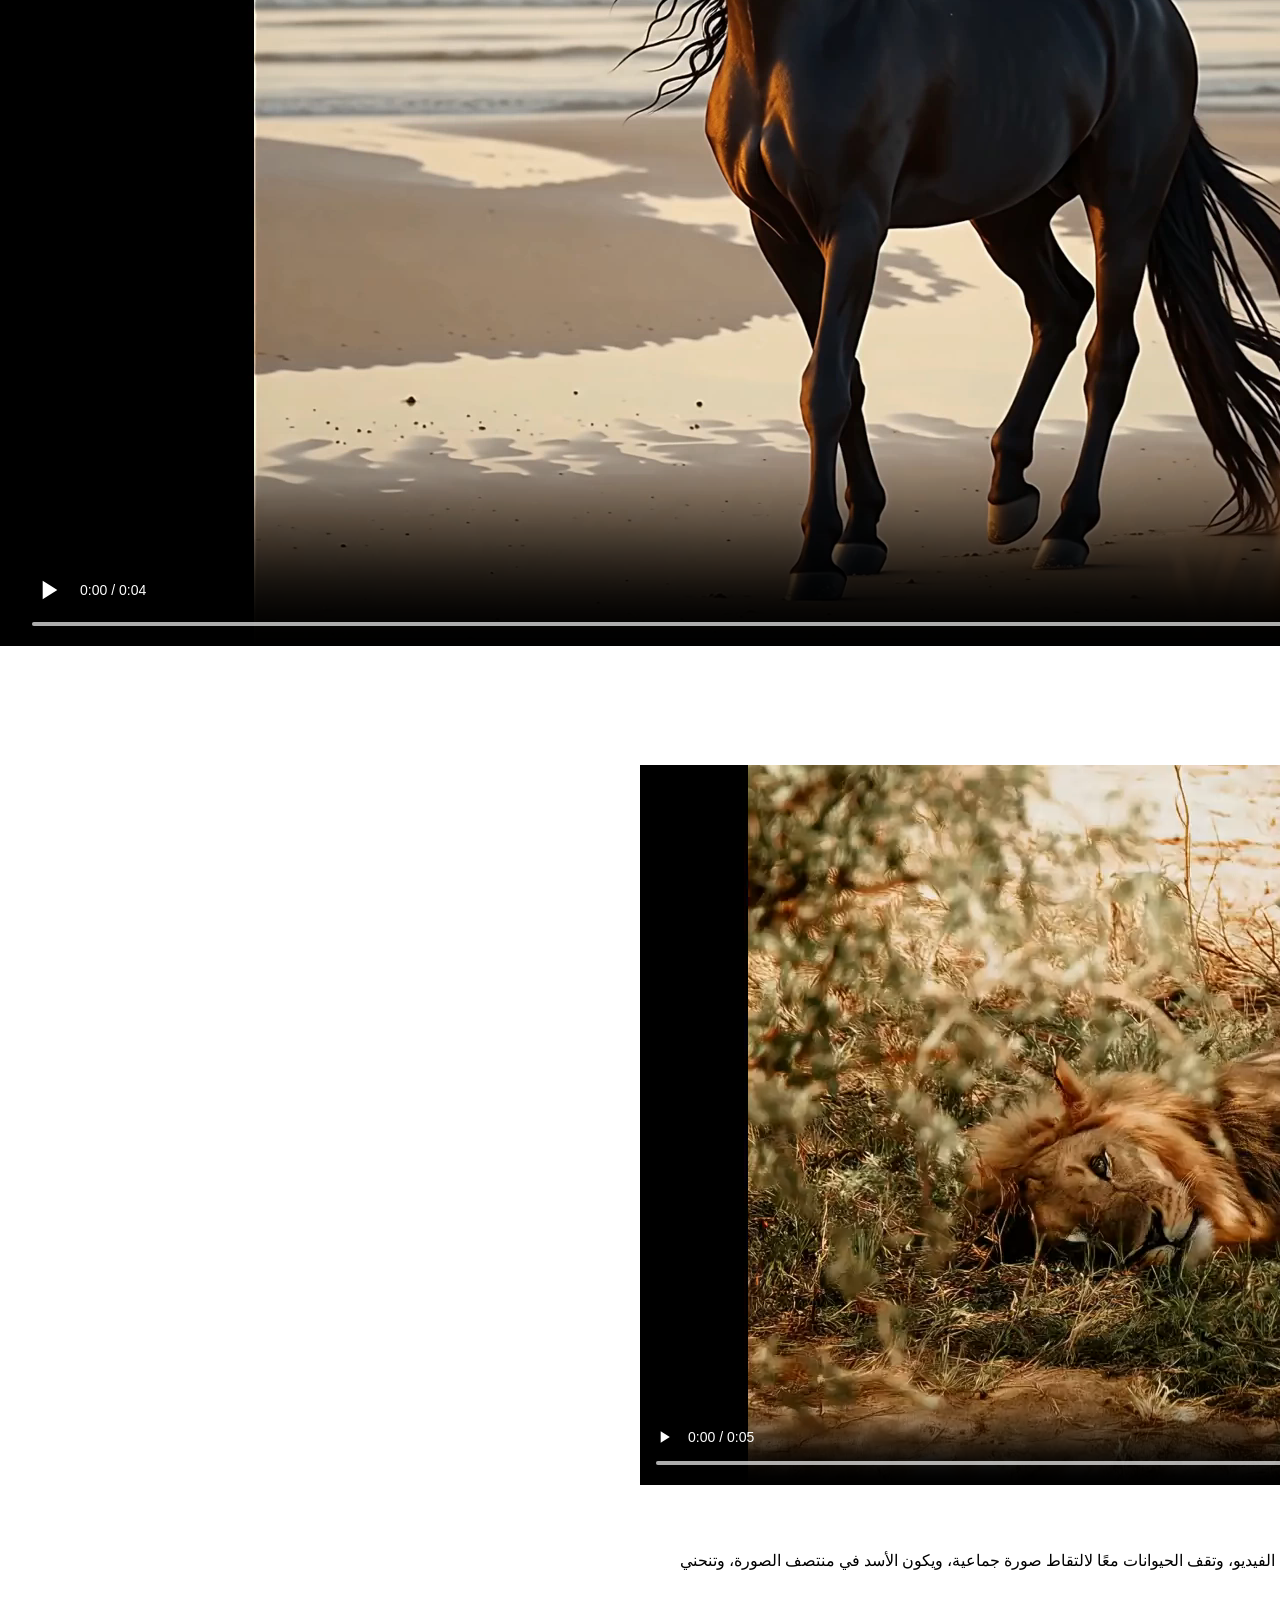
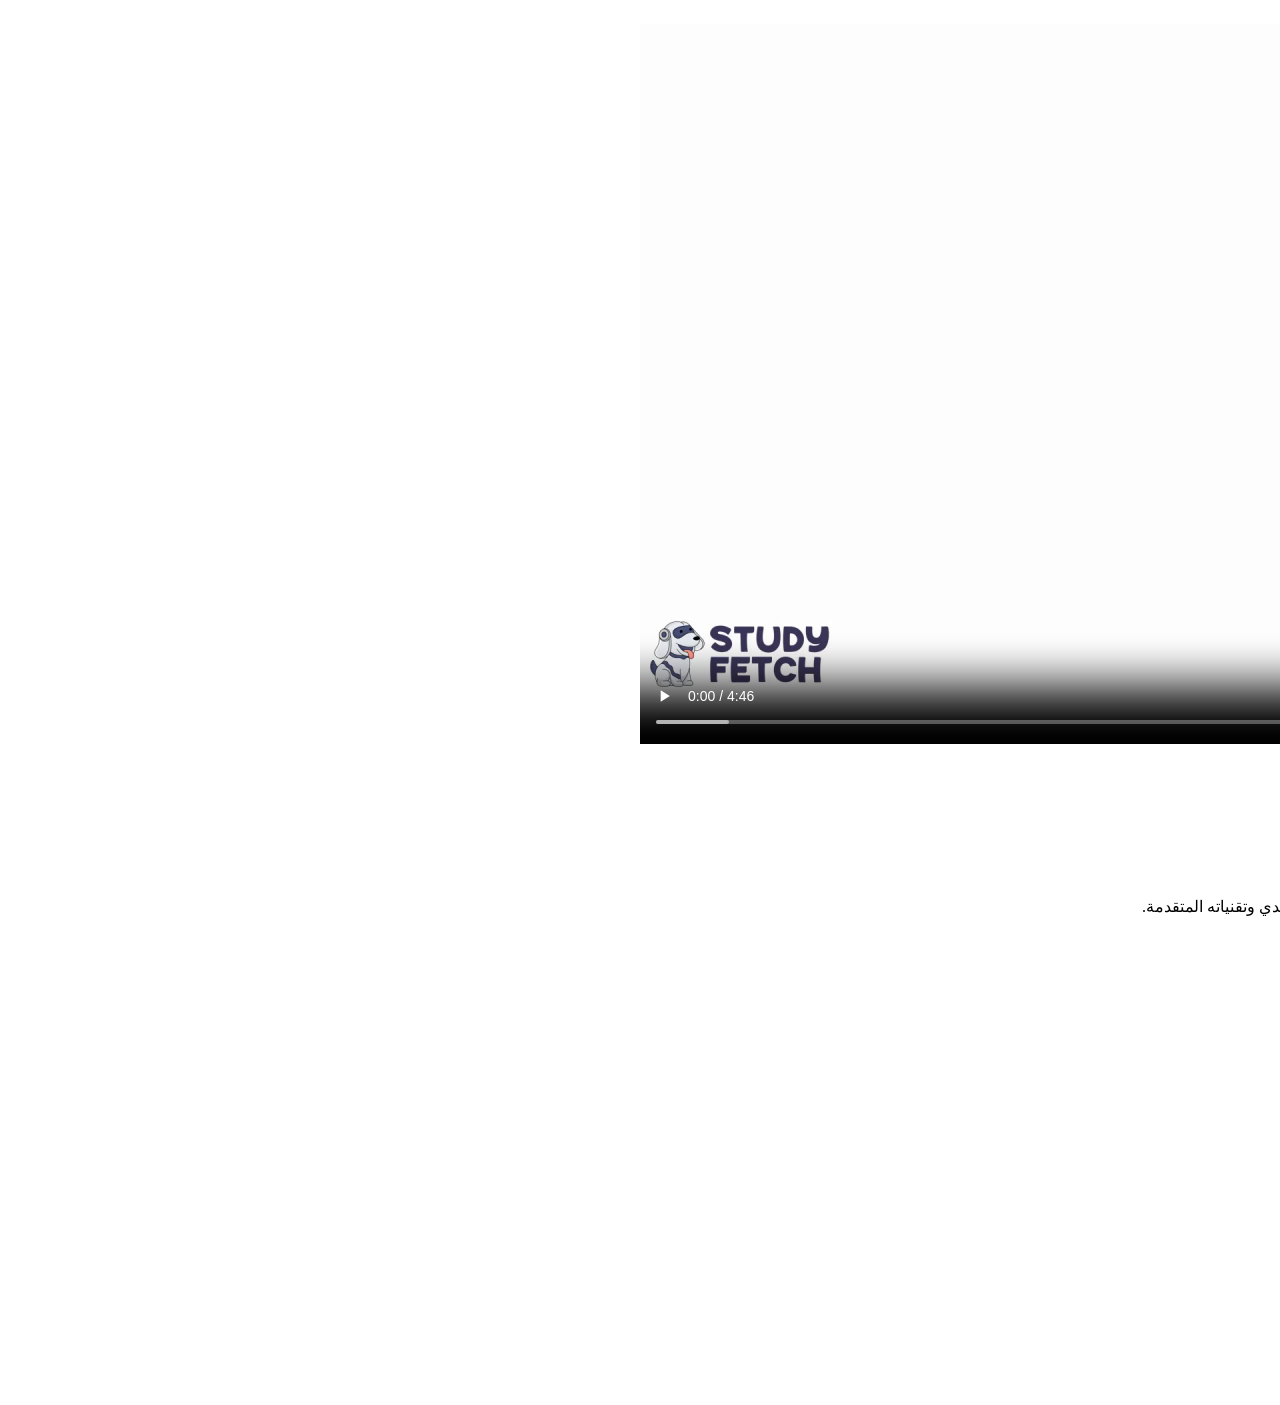
==== commit 0faa0860: "a" ====
--- a/gallery.html
+++ b/gallery.html
@@ -282,7 +282,7 @@
                 <div class="video-info">
                   <h4 class="video-title">الجبر الخطي</h4>
                   <p class="video-desc">
-                    مقدمة تعليمية عن الجبر الخطي مع استخدام العرض التفاعلي
+                    فيديو تعليمي عن الجبر الخطي مع استخدام العرض التفاعلي
                   </p>
                   <div class="video-meta">
                     <span>⏱️ 0:06</span>
